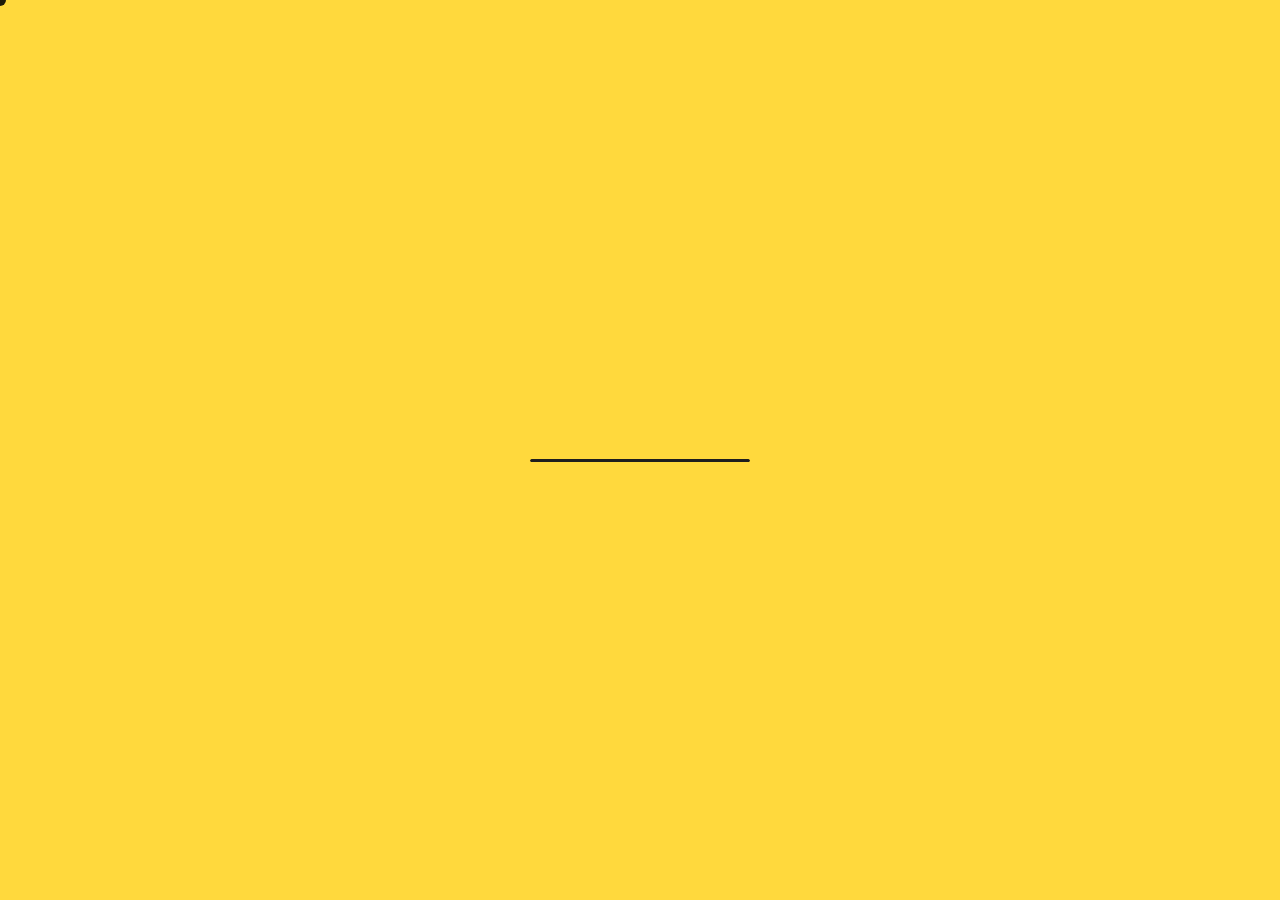
==== index.html @ dc1f7f3a "Update print statement from 'Hello' to 'Goodbye'" ====
<!DOCTYPE html>
<html lang="es">
<head>
    <meta charset="UTF-8">
    <meta name="viewport" content="width=device-width, initial-scale=1.0, viewport-fit=cover">
    <title>Paola Herrera Sol | Diseño Gráfico</title>
    <link rel="preconnect" href="https://fonts.googleapis.com">
    <link rel="preconnect" href="https://fonts.gstatic.com" crossorigin>
    <link href="https://fonts.googleapis.com/css2?family=Inter:opsz,wght@14..32,300;14..32,400;14..32,500;14..32,600;14..32,700;14..32,800;14..32,900&display=swap" rel="stylesheet">
    <link rel="stylesheet" href="https://cdnjs.cloudflare.com/ajax/libs/font-awesome/6.5.0/css/all.min.css">

    <!-- Favicon -->
    <link rel="icon" type="image/x-icon" href="assets/favicon/favicon.ico">
    <link rel="icon" type="image/png" sizes="16x16" href="assets/favicon/favicon-16x16.png">
    <link rel="icon" type="image/png" sizes="32x32" href="assets/favicon/favicon-32x32.png">
    <link rel="apple-touch-icon" sizes="180x180" href="assets/favicon/apple-touch-icon.png">

    <style>
        :root {
            --bg: #ffd93d;
            --bg-soft: #ffe875;
            --text: #1e1e1e;
            --muted: #525252;
            --accent: #1e1e1e;
            --line: rgba(30, 30, 30, .22);
            --shadow: rgba(30, 30, 30, .18);
            --cursor: #1e1e1e;
            --primary: #FFD700;
        }

        body.dark-mode {
            --bg: #0b0b0b;
            --bg-soft: #161616;
            --text: #ffd93d;
            --muted: #c9bb68;
            --accent: #ffd93d;
            --line: rgba(255, 217, 61, .28);
            --shadow: rgba(255, 217, 61, .12);
            --cursor: #ffd93d;
        }

        * {
            box-sizing: border-box;
        }

        html,
        body {
            min-height: 100%;
            margin: 0;
        }

        body {
            overflow: hidden;
            background:
                radial-gradient(circle at 20% 15%, var(--bg-soft), transparent 28rem),
                linear-gradient(135deg, var(--bg), var(--bg));
            color: var(--text);
            cursor: none;
            font-family: 'Inter', system-ui, -apple-system, 'Segoe UI', Roboto, Helvetica, sans-serif;
            transition: background .35s ease, color .35s ease;
        }

        button,
        a {
            cursor: none;
        }

        #cursor {
            position: fixed;
            left: 0;
            top: 0;
            z-index: 50;
            width: 12px;
            height: 12px;
            border-radius: 999px;
            background: var(--cursor);
            pointer-events: none;
            transform: translate(-50%, -50%);
            transition: transform .12s ease, opacity .2s ease, background .2s ease;
            mix-blend-mode: multiply;
        }

        body.dark-mode #cursor {
            mix-blend-mode: normal;
        }

        #cursor.grow {
            opacity: .35;
            transform: translate(-50%, -50%) scale(4);
        }

        #particleCanvas {
            position: fixed;
            inset: 0;
            z-index: 0;
            width: 100%;
            height: 100%;
            opacity: .42;
            pointer-events: none;
        }

        .loader-screen {
            position: fixed;
            inset: 0;
            z-index: 30;
            display: grid;
            place-items: center;
            gap: 1.25rem;
            align-content: center;
            background: var(--bg);
            transition: opacity .45s ease, visibility .45s ease;
        }

        .loader-screen.hidden {
            opacity: 0;
            visibility: hidden;
        }

        .loader-name {
            overflow: hidden;
            font-family: 'Inter', system-ui, -apple-system, sans-serif;
            font-size: clamp(2.1rem, 8vw, 5rem);
            font-weight: 800;
            line-height: .95;
        }

        .loader-name span {
            display: inline-block;
            opacity: 0;
            transform: translateY(100%);
            animation: charReveal .12s ease forwards;
        }

        .loader-bar-wrap {
            width: min(220px, 48vw);
            height: 3px;
            overflow: hidden;
            border-radius: 999px;
            background: var(--line);
        }

        .loader-bar {
            width: 0;
            height: 100%;
            border-radius: inherit;
            background: var(--accent);
            animation: loadBar 1s ease forwards;
        }

        .page {
            position: relative;
            z-index: 1;
            display: grid;
            grid-template-rows: auto 1fr auto;
            min-height: 100vh;
            opacity: 0;
            transition: opacity .45s ease;
        }

        .page.loaded {
            opacity: 1;
        }

        header {
            display: flex;
            align-items: center;
            justify-content: space-between;
            gap: 1rem;
            padding: clamp(1rem, 3vw, 2rem) clamp(1rem, 5vw, 3.5rem);
        }

        .logo {
            display: inline-flex;
            align-items: center;
            gap: .75rem;
            color: var(--text);
            text-decoration: none;
        }

        .logo img {
            height: 65px;
            width: auto;
            display: block;
            transition: transform 0.2s ease, opacity 0.2s ease;
        }

        .logo img:hover {
            transform: scale(0.97);
            opacity: 0.9;
        }

        .header-right {
            display: flex;
            align-items: center;
            gap: .75rem;
        }

        .lang-picker {
            position: relative;
        }

        .pill-button,
        .theme-toggle {
            min-height: 40px;
            border: 1.5px solid var(--accent);
            background: transparent;
            color: var(--accent);
            font: 800 .78rem/1 'Inter', system-ui, sans-serif;
            transition: transform .2s ease, background .2s ease, color .2s ease;
        }

        .pill-button {
            display: inline-flex;
            align-items: center;
            gap: .45rem;
            padding: .65rem .9rem;
            border-radius: 999px;
            letter-spacing: .08em;
        }

        .theme-toggle {
            width: 40px;
            border-radius: 50%;
            font-size: 1rem;
        }

        .pill-button:hover,
        .theme-toggle:hover,
        .pill-button[aria-expanded="true"] {
            background: var(--accent);
            color: var(--bg);
            transform: translateY(-2px);
        }

        .lang-dropdown {
            position: absolute;
            top: calc(100% + .65rem);
            right: 0;
            z-index: 10;
            display: grid;
            width: 170px;
            padding: .45rem;
            border: 1.5px solid var(--accent);
            border-radius: 8px;
            background: var(--bg);
            box-shadow: 0 16px 34px var(--shadow);
            opacity: 0;
            pointer-events: none;
            transform: translateY(-8px);
            transition: opacity .18s ease, transform .18s ease;
        }

        .lang-picker.open .lang-dropdown {
            opacity: 1;
            pointer-events: auto;
            transform: translateY(0);
        }

        .lang-opt {
            border: 0;
            border-radius: 6px;
            padding: .6rem .7rem;
            background: transparent;
            color: var(--text);
            font: 700 .86rem/1.1 'Inter', system-ui, sans-serif;
            text-align: left;
        }

        .lang-opt:hover,
        .lang-opt.active {
            background: var(--accent);
            color: var(--bg);
        }

        main {
            display: grid;
            place-items: center;
            padding: 0 clamp(1.15rem, 5vw, 4rem) 1rem;
            text-align: center;
        }

        .hero {
            display: grid;
            justify-items: center;
            width: min(980px, 100%);
            gap: clamp(0.8rem, 2vh, 1.5rem);
        }

        /* GATO MÁS GRANDE Y DESTACADO */
        .hero-gato {
            width: min(450px, 75vw);
            max-height: 50vh;
            object-fit: contain;
            filter: drop-shadow(0 25px 40px var(--shadow));
            transform: translateY(18px) scale(.96);
            opacity: 0;
            z-index: 2;
        }

        .page.loaded .hero-gato {
            animation: floatIn .72s .3s cubic-bezier(.22, 1, .36, 1) forwards;
        }

        /* TEXTO MÁS PEQUEÑO Y SUTIL */
        .hero-text {
            opacity: 0;
            transform: translateY(18px);
            z-index: 1;
        }

        .page.loaded .hero-text {
            animation: fadeUp .58s .52s ease forwards;
        }

        .hero-role {
            margin: 0 0 .3rem;
            color: var(--muted);
            font: 600 clamp(.65rem, 1.4vw, .8rem)/1.25 'Inter', system-ui, sans-serif;
            letter-spacing: .22em;
            text-transform: uppercase;
            opacity: 0.7;
        }

        h1 {
            position: relative;
            display: inline-block;
            margin: 0;
            font-family: 'Inter', system-ui, sans-serif;
            font-size: clamp(2rem, 5vw, 3.8rem);
            font-weight: 800;
            line-height: .9;
            letter-spacing: -0.5px;
            color: var(--accent);
        }

        .rotating-wrap {
            display: flex;
            flex-wrap: wrap;
            justify-content: center;
            gap: .25rem;
            margin-top: 0.5rem;
            color: var(--muted);
            font: 500 clamp(.75rem, 1.6vw, 1rem)/1.35 'Inter', system-ui, sans-serif;
            opacity: 0.8;
        }

        .rotating-text {
            min-width: 12ch;
            color: var(--accent);
            text-align: left;
            font-weight: 600;
        }

        .rotating-text::after {
            content: "|";
            margin-left: .12rem;
            animation: blink .7s infinite;
        }

        /* NAVEGACIÓN MÁS SUTIL */
        .main-nav {
            display: flex;
            flex-wrap: wrap;
            justify-content: center;
            gap: clamp(0.6rem, 1.5vw, 0.9rem);
            opacity: 0;
            transform: translateY(16px);
            margin-top: 0.2rem;
        }

        .page.loaded .main-nav {
            animation: fadeUp .55s .72s ease forwards;
        }

        .nav-link {
            position: relative;
            display: inline-flex;
            align-items: center;
            gap: .35rem;
            min-height: 38px;
            color: var(--accent);
            font: 700 clamp(.9rem, 2vw, 1.2rem)/1 'Inter', system-ui, sans-serif;
            text-decoration: none;
            opacity: 0.8;
            transition: opacity .2s;
        }

        .nav-link:hover {
            opacity: 1;
        }

        .nav-link::after {
            content: "";
            position: absolute;
            left: 1.15em;
            bottom: .15rem;
            width: 0;
            height: 2px;
            border-radius: 999px;
            background: currentColor;
            transition: width .22s ease;
        }

        .nav-link:hover::after {
            width: calc(100% - 1.15em);
        }

        footer {
            display: grid;
            gap: .6rem;
            justify-items: center;
            padding: 0.8rem clamp(1rem, 4vw, 2rem) 1.2rem;
        }

        .social {
            display: flex;
            flex-wrap: wrap;
            justify-content: center;
            gap: 1rem;
            opacity: 0;
        }

        .page.loaded .social {
            animation: fadeUp .5s .88s ease forwards;
        }

        .social a {
            display: grid;
            place-items: center;
            width: 44px;
            height: 44px;
            border: 1.5px solid var(--line);
            border-radius: 50%;
            color: var(--accent);
            font-size: 1.2rem;
            text-decoration: none;
            transition: transform .18s ease, border-color .18s ease, background .18s ease, color .18s ease;
            opacity: 0.7;
        }

        .social a:hover {
            border-color: var(--accent);
            background: var(--accent);
            color: var(--bg);
            transform: translateY(-4px);
            opacity: 1;
        }

        .copy {
            color: var(--muted);
            font-size: .72rem;
            opacity: 0;
            text-decoration: none;
        }

        .page.loaded .copy {
            animation: fadeUp .5s 1s ease forwards;
        }

        @keyframes charReveal {
            to {
                opacity: 1;
                transform: translateY(0);
            }
        }

        @keyframes loadBar {
            to {
                width: 100%;
            }
        }

        @keyframes floatIn {
            to {
                opacity: 1;
                transform: translateY(0) scale(1);
            }
        }

        @keyframes fadeUp {
            to {
                opacity: 1;
                transform: translateY(0);
            }
        }

        @keyframes blink {
            50% {
                opacity: 0;
            }
        }

        @media (max-width: 720px) {
            body {
                cursor: auto;
                overflow: auto;
            }

            button,
            a {
                cursor: pointer;
            }

            #cursor {
                display: none;
            }

            header {
                align-items: flex-start;
            }

            .logo img {
                height: 45px;
            }

            .header-right {
                gap: .5rem;
            }

            .pill-button {
                padding-inline: .72rem;
            }

            main {
                min-height: 68vh;
            }

            .main-nav {
                flex-direction: column;
                gap: 0.3rem;
            }

            .rotating-text {
                min-width: auto;
                text-align: center;
            }

            .social a {
                width: 40px;
                height: 40px;
                font-size: 1rem;
            }

            .hero-gato {
                width: min(280px, 65vw);
                max-height: 35vh;
            }

            h1 {
                font-size: clamp(1.8rem, 6vw, 2.8rem);
            }
        }

        @media (prefers-reduced-motion: reduce) {
            *,
            *::before,
            *::after {
                scroll-behavior: auto !important;
                animation-duration: .01ms !important;
                animation-iteration-count: 1 !important;
                transition-duration: .01ms !important;
            }
        }
    </style>
</head>
<body>
    <div id="cursor" aria-hidden="true"></div>
    <canvas id="particleCanvas" aria-hidden="true"></canvas>

    <div class="loader-screen" id="loaderScreen">
        <div class="loader-name" id="loaderName" aria-label="Paola Herrera Sol"></div>
        <div class="loader-bar-wrap"><div class="loader-bar"></div></div>
    </div>

    <div class="page" id="mainPage">
        <header>
            <a class="logo" href="./index.html" aria-label="Inicio">
                <img src="assets/about/MICHITO_MEMBRETADA-04.webp" alt="Logo Michito Diseñador">
            </a>

            <div class="header-right">
                <div class="lang-picker" id="langPicker">
                    <button class="pill-button" id="langTrigger" type="button" aria-haspopup="true" aria-expanded="false" aria-label="Cambiar idioma">
                        <span id="langCurrent">ES</span>
                        <span aria-hidden="true">▼</span>
                    </button>
                    <div class="lang-dropdown" id="langDropdown" role="menu">
                        <button class="lang-opt active" type="button" data-lang="es">Español</button>
                        <button class="lang-opt" type="button" data-lang="en">English</button>
                        <button class="lang-opt" type="button" data-lang="fr">Français</button>
                        <button class="lang-opt" type="button" data-lang="pt">Português</button>
                    </div>
                </div>

                <button class="theme-toggle" id="themeToggle" type="button" aria-label="Cambiar tema">☾</button>
            </div>
        </header>

        <main>
            <section class="hero" aria-labelledby="heroTitle">
                <img class="hero-gato" src="assets/gato_animado.svg" alt="Gato animado">

                <div class="hero-text">
                    <p class="hero-role" data-i18n="role">Diseñadora gráfica y creativa</p>
                    <h1 id="heroTitle">Paola Herrera Sol</h1>
                    <div class="rotating-wrap">
                        <span data-i18n="specialist">Especialista en</span>
                        <span class="rotating-text" id="rotatingText"></span>
                    </div>
                </div>

                <nav class="main-nav" aria-label="Navegación principal">
                    <a href="about.html" class="nav-link" data-i18n="navAbout"><span aria-hidden="true">&gt;</span> Sobre mí</a>
                    <a href="portfolio.html" class="nav-link" data-i18n="navPortfolio"><span aria-hidden="true">&gt;</span> Portafolio</a>
                    <a href="contact.html" class="nav-link" data-i18n="navContact"><span aria-hidden="true">&gt;</span> Contacto</a>
                </nav>
            </section>
        </main>

        <footer>
            <div class="social" aria-label="Redes sociales">
                <a href="https://github.com/MichitoDisenador" target="_blank" rel="noreferrer" aria-label="GitHub"><i class="fab fa-github"></i></a>
                <a href="https://dribbble.com/michitodisenador" target="_blank" rel="noreferrer" aria-label="Dribbble"><i class="fab fa-dribbble"></i></a>
                <a href="https://www.linkedin.com/in/michito-disenador/" target="_blank" rel="noreferrer" aria-label="LinkedIn"><i class="fab fa-linkedin"></i></a>
                <a href="https://www.facebook.com/michitodisenador" target="_blank" rel="noreferrer" aria-label="Facebook"><i class="fab fa-facebook-f"></i></a>
                <a href="mailto:sapichaan@gmail.com" aria-label="Email"><i class="fas fa-envelope"></i></a>
            </div>
            <div class="copy" data-i18n="copy">© 2026 | Diseñado por Paola Herrera Sol</div>
        </footer>
    </div>

    <script>
        const translations = {
            es: {
                current: "ES",
                role: "Diseñadora gráfica y creativa",
                specialist: "Especialista en",
                words: ["branding", "ilustración", "social media", "diseño editorial"],
                navAbout: "> Sobre mí",
                navPortfolio: "> Portafolio",
                navContact: "> Contacto",
                copy: "© 2026 | Diseñado por Paola Herrera Sol"
            },
            en: {
                current: "EN",
                role: "Graphic designer and creative",
                specialist: "Specialist in",
                words: ["branding", "illustration", "social media", "editorial design"],
                navAbout: "> About",
                navPortfolio: "> Portfolio",
                navContact: "> Contact",
                copy: "© 2026 | Designed by Paola Herrera Sol"
            },
            fr: {
                current: "FR",
                role: "Graphiste et créative",
                specialist: "Spécialiste en",
                words: ["branding", "illustration", "réseaux sociaux", "design éditorial"],
                navAbout: "> À propos",
                navPortfolio: "> Portfolio",
                navContact: "> Contact",
                copy: "© 2026 | Conçu par Paola Herrera Sol"
            },
            pt: {


<!DOCTYPE html>
<html lang="es">
<head>
    <meta charset="UTF-8">
    <meta name="viewport" content="width=device-width, initial-scale=1.0, viewport-fit=cover">
    <meta name="theme-color" content="#FFD700">
    <title>Sobre Mi | Paola Herrera Sol</title>
    
    <!-- Favicon -->
    <link rel="icon" type="image/x-icon" href="assets/favicon/favicon.ico">
    <link rel="icon" type="image/png" sizes="16x16" href="assets/favicon/favicon-16x16.png">
    <link rel="icon" type="image/png" sizes="32x32" href="assets/favicon/favicon-32x32.png">
    <link rel="apple-touch-icon" sizes="180x180" href="assets/favicon/apple-touch-icon.png">
    
    <link rel="stylesheet" href="https://cdnjs.cloudflare.com/ajax/libs/font-awesome/6.5.0/css/all.min.css">
    <link href="https://fonts.googleapis.com/css2?family=Inter:opsz,wght@14..32,300;14..32,400;14..32,500;14..32,600;14..32,700;14..32,800;14..32,900&display=swap" rel="stylesheet">
    
    <style>
        :root {
            --bg: #0A0C10;
            --bg-soft: #12151C;
            --text: #F0F2F8;
            --muted: #8E96A5;
            --gold: #FFD700;
            --gold-soft: #FFDE4D;
            --border: rgba(255, 215, 0, 0.12);
            --shadow: rgba(0, 0, 0, 0.3);
            --cursor: #FFD700;
            --card-bg: rgba(18, 21, 28, 0.6);
            --hover-glow: rgba(255, 215, 0, 0.1);
        }

        body.light-mode {
            --bg: #F9F7F2;
            --bg-soft: #FFFFFF;
            --text: #1A1E2C;
            --muted: #6B7280;
            --border: rgba(212, 175, 55, 0.15);
            --shadow: rgba(0, 0, 0, 0.08);
            --card-bg: rgba(255, 255, 255, 0.6);
            --hover-glow: rgba(212, 175, 55, 0.08);
        }

        * {
            margin: 0;
            padding: 0;
            box-sizing: border-box;
        }

        html, body {
            min-height: 100%;
            margin: 0;
        }

        body {
            overflow-x: hidden;
            background: var(--bg);
            color: var(--text);
            font-family: 'Inter', system-ui, -apple-system, 'Segoe UI', Roboto, Helvetica, sans-serif;
            transition: background-color 0.35s ease, color 0.35s ease;
        }

        /* CURSOR PERSONALIZADO */
        #cursor {
            position: fixed;
            left: 0;
            top: 0;
            z-index: 50;
            width: 12px;
            height: 12px;
            border-radius: 999px;
            background: var(--gold);
            pointer-events: none;
            transform: translate(-50%, -50%);
            transition: transform .12s ease, opacity .2s ease, background .2s ease;
            mix-blend-mode: difference;
        }

        body.light-mode #cursor {
            mix-blend-mode: multiply;
        }

        #cursor.grow {
            opacity: .35;
            transform: translate(-50%, -50%) scale(4);
        }

        /* PARTÍCULAS */
        #particleCanvas {
            position: fixed;
            inset: 0;
            z-index: 0;
            width: 100%;
            height: 100%;
            opacity: .35;
            pointer-events: none;
        }

        /* HEADER FIJO */
        .glass-header {
            position: fixed;
            top: 0;
            left: 0;
            width: 100%;
            display: flex;
            justify-content: space-between;
            align-items: center;
            padding: 1.2rem 2.5rem;
            background: rgba(10, 12, 16, 0.75);
            backdrop-filter: blur(12px);
            z-index: 1100;
            border-bottom: 1px solid var(--border);
            transition: background 0.3s;
        }

        body.light-mode .glass-header {
            background: rgba(249, 247, 242, 0.85);
        }

        @media (max-width: 900px) {
            .glass-header {
                padding: 0.8rem 1.5rem;
            }
        }

        .logo-area img {
            height: 70px;
            width: auto;
            transition: transform 0.2s ease, opacity 0.2s ease;
        }
        .logo-area img:hover {
            transform: scale(0.97);
            opacity: 0.9;
        }

        @media (max-width: 900px) {
            .logo-area img {
                height: 50px;
            }
        }

        .header-right {
            display: flex;
            align-items: center;
            gap: 0.75rem;
        }

        /* SELECTOR DE IDIOMAS - AMARILLO */
        .lang-picker {
            position: relative;
        }

        .pill-button {
            min-height: 40px;
            border: 1.5px solid var(--gold);
            background: transparent;
            color: var(--gold);
            font: 600 .78rem/1 'Inter', system-ui, sans-serif;
            padding: .65rem .9rem;
            border-radius: 999px;
            letter-spacing: .08em;
            transition: transform .2s ease, background .2s ease, color .2s ease;
            cursor: pointer;
            display: inline-flex;
            align-items: center;
            gap: .45rem;
        }

        .pill-button:hover,
        .pill-button[aria-expanded="true"] {
            background: var(--gold);
            color: #0A0C10;
            transform: translateY(-2px);
        }

        .lang-dropdown {
            position: absolute;
            top: calc(100% + .65rem);
            right: 0;
            z-index: 10;
            display: grid;
            width: 170px;
            padding: .45rem;
            border: 1.5px solid var(--border);
            border-radius: 8px;
            background: var(--bg);
            box-shadow: 0 16px 34px var(--shadow);
            opacity: 0;
            pointer-events: none;
            transform: translateY(-8px);
            transition: opacity .18s ease, transform .18s ease;
        }

        .lang-picker.open .lang-dropdown {
            opacity: 1;
            pointer-events: auto;
            transform: translateY(0);
        }

        .lang-opt {
            border: 0;
            border-radius: 6px;
            padding: .6rem .7rem;
            background: transparent;
            color: var(--text);
            font: 700 .86rem/1.1 'Inter', system-ui, sans-serif;
            text-align: left;
            cursor: pointer;
            transition: background 0.15s;
        }

        .lang-opt:hover,
        .lang-opt.active {
            background: var(--gold);
            color: #0A0C10;
        }

        /* BOTÓN DE TEMA - ASTERISCO AMARILLO */
        .theme-toggle {
            background: none;
            border: 1.5px solid var(--gold);
            font-size: 1.2rem;
            cursor: pointer;
            color: var(--gold);
            width: 40px;
            height: 40px;
            border-radius: 50%;
            display: flex;
            align-items: center;
            justify-content: center;
            transition: all 0.2s;
            font-weight: 700;
        }

        .theme-toggle:hover {
            background: var(--gold);
            color: #0A0C10;
            transform: translateY(-2px);
        }

        main {
            position: relative;
            z-index: 1;
            max-width: 1200px;
            margin: 0 auto;
            padding: 130px 2rem 4rem;
        }

        @media (max-width: 900px) {
            main {
                padding: 110px 1.5rem 3rem;
            }
        }

        /* SCROLL REVEAL */
        .scroll-reveal {
            transition: opacity 0.7s cubic-bezier(0.2, 0.9, 0.4, 1.1), transform 0.7s ease;
            opacity: 0;
            transform: translateY(40px);
        }

        .scroll-reveal.revealed {
            opacity: 1;
            transform: translateY(0);
        }

        /* SECCIONES */
        .section-subtitle {
            font-size: 0.75rem;
            text-transform: uppercase;
            letter-spacing: 2.5px;
            color: var(--gold);
            margin-bottom: 0.75rem;
            font-weight: 600;
        }

        h2.section-title {
            font-size: 2rem;
            font-weight: 600;
            margin-bottom: 3rem;
            letter-spacing: -0.01em;
            color: var(--text);
        }

        /* ABOUT HERO */
        .about-grid {
            display: grid;
            grid-template-columns: 0.9fr 1.1fr;
            gap: 4rem;
            align-items: center;
            margin-bottom: 5rem;
        }

        @media (max-width: 900px) {
            .about-grid {
                grid-template-columns: 1fr;
                gap: 3rem;
            }
        }

        .image-frame {
            position: relative;
            border-radius: 24px;
            overflow: hidden;
            background: var(--bg-soft);
        }

        .image-frame img {
            width: 100%;
            display: block;
            aspect-ratio: 4 / 5;
            object-fit: cover;
            filter: grayscale(100%) contrast(1.05) brightness(0.95);
            transition: all 0.6s cubic-bezier(0.16, 1, 0.3, 1);
        }

        .image-frame:hover img {
            filter: grayscale(0%) contrast(1) brightness(1);
            transform: scale(1.02);
        }

        .badge-years {
            position: absolute;
            bottom: 20px;
            right: 20px;
            background: rgba(10, 12, 16, 0.7);
            backdrop-filter: blur(8px);
            border: 1px solid rgba(255, 215, 0, 0.3);
            color: var(--gold);
            padding: 0.4rem 1rem;
            border-radius: 40px;
            font-weight: 500;
            font-size: 0.8rem;
            letter-spacing: 0.5px;
            z-index: 2;
        }

        .about-text h1 {
            font-size: 2.8rem;
            font-weight: 700;
            letter-spacing: -0.02em;
            color: var(--text);
            margin-bottom: 1rem;
            line-height: 1.1;
        }

        @media (max-width: 900px) {
            .about-text h1 {
                font-size: 2.2rem;
            }
        }

        .about-text .lead {
            font-size: 1.15rem;
            color: var(--gold);
            margin-bottom: 1.8rem;
            font-weight: 500;
        }

        .desc-text {
            color: var(--muted);
            margin-bottom: 1.2rem;
            font-size: 0.95rem;
            line-height: 1.7;
        }

        /* SKILL PILLS */
        .skill-pills {
            display: flex;
            flex-wrap: wrap;
            gap: 0.6rem;
            margin-top: 2rem;
        }

        .skill-pills span {
            background: rgba(255, 215, 0, 0.04);
            border: 1px solid var(--border);
            padding: 0.4rem 1rem;
            border-radius: 40px;
            font-size: 0.8rem;
            font-weight: 500;
            color: var(--text);
            transition: all 0.2s ease;
        }

        .skill-pills span:hover {
            background: rgba(255, 215, 0, 0.12);
            border-color: var(--gold);
            color: var(--gold-soft);
            transform: translateY(-2px);
        }

        /* BOTÓN DESCARGAR CURRÍCULUM */
        .btn-download {
            display: inline-flex;
            align-items: center;
            gap: 0.6rem;
            background: var(--gold);
            color: #0A0C10;
            padding: 0.8rem 1.8rem;
            border-radius: 40px;
            font-weight: 600;
            font-size: 0.9rem;
            text-decoration: none;
            transition: all 0.2s;
            margin-top: 1rem;
            border: none;
            cursor: pointer;
        }

        .btn-download:hover {
            background: var(--gold-soft);
            transform: translateY(-3px);
            box-shadow: 0 8px 20px rgba(255, 215, 0, 0.25);
        }

        /* CARDS DE ESPECIALIDADES */
        .cards-grid {
            display: grid;
            grid-template-columns: repeat(auto-fit, minmax(280px, 1fr));
            gap: 1.5rem;
            margin-bottom: 4rem;
        }

        @media (max-width: 480px) {
            .cards-grid {
                grid-template-columns: 1fr;
            }
        }

        .spec-card {
            background: var(--card-bg);
            border: 1px solid var(--border);
            border-radius: 20px;
            padding: 2.5rem 2rem;
            text-align: center;
            transition: all 0.3s cubic-bezier(0.16, 1, 0.3, 1);
        }

        .spec-card:hover {
            border-color: rgba(255, 215, 0, 0.3);
            transform: translateY(-6px);
            box-shadow: 0 12px 30px rgba(0,0,0,0.15);
        }

        .spec-icon {
            font-size: 1.8rem;
            color: var(--gold);
            margin: 0 auto 1.25rem auto;
            width: 48px;
            height: 48px;
            display: flex;
            align-items: center;
            justify-content: center;
            transition: transform 0.3s ease;
        }

        .spec-card:hover .spec-icon {
            transform: scale(1.1);
        }

        .spec-card h3 {
            font-size: 1.2rem;
            font-weight: 600;
            margin-bottom: 0.75rem;
        }

        .spec-card p {
            color: var(--muted);
            font-size: 0.9rem;
            line-height: 1.5;
        }

        /* TIMELINE */
        .timeline-list {
            display: flex;
            flex-direction: column;
            gap: 2rem;
            margin-bottom: 4rem;
        }

        .timeline-row {
            display: grid;
            grid-template-columns: 180px 1fr;
            gap: 3rem;
            border-bottom: 1px solid var(--border);
            padding-bottom: 2rem;
        }

        @media (max-width: 900px) {
            .timeline-row {
                grid-template-columns: 1fr;
                gap: 0.75rem;
            }
        }

        .timeline-year {
            font-size: 0.9rem;
            color: var(--gold);
            font-weight: 600;
            letter-spacing: 0.5px;
        }

        .timeline-info h3 {
            font-size: 1.2rem;
            font-weight: 600;
            margin-bottom: 0.5rem;
            color: var(--text);
        }

        .timeline-info p {
            color: var(--muted);
            font-size: 0.9rem;
            margin-bottom: 0.75rem;
        }

        .timeline-info ul {
            padding-left: 1.1rem;
            color: var(--muted);
            font-size: 0.85rem;
        }

        .timeline-info li {
            margin: 0.3rem 0;
        }

        /* CLIENTES */
        .clients-flex {
            display: grid;
            grid-template-columns: repeat(4, 1fr);
            gap: 2rem;
            align-items: center;
            margin: 2.5rem 0 4rem;
        }

        @media (max-width: 900px) {
            .clients-flex {
                grid-template-columns: repeat(2, 1fr);
                gap: 1rem;
            }
        }

        @media (max-width: 480px) {
            .clients-flex {
                grid-template-columns: 1fr;
            }
        }

        .client-logo {
            display: flex;
            justify-content: center;
            align-items: center;
            padding: 1rem;
        }

        .client-logo img {
            width: 100%;
            max-width: 140px;
            height: auto;
            object-fit: contain;
            filter: grayscale(100%) opacity(0.4);
            transition: all 0.3s ease;
        }

        .client-logo:hover img {
            filter: grayscale(0%) opacity(1);
            transform: translateY(-3px);
        }

        body.light-mode .client-logo img {
            filter: grayscale(100%) opacity(0.5) brightness(0.3);
        }

        body.light-mode .client-logo:hover img {
            filter: grayscale(0%) opacity(1) brightness(1);
        }

        /* QUOTE */
        .quote-block {
            text-align: center;
            max-width: 760px;
            margin: 5rem auto 4rem;
            padding: 0 1rem;
        }

        .quote-block p {
            font-size: 1.5rem;
            font-weight: 400;
            line-height: 1.4;
            letter-spacing: -0.01em;
            color: var(--text);
            margin-bottom: 0.75rem;
        }

        @media (max-width: 900px) {
            .quote-block p {
                font-size: 1.25rem;
            }
        }

        .quote-author {
            font-size: 0.75rem;
            text-transform: uppercase;
            letter-spacing: 2px;
            color: var(--gold);
            font-weight: 600;
        }

        /* MÁS ALLÁ DEL DISEÑO */
        .studio-grid {
            display: grid;
            grid-template-columns: 1.2fr 0.8fr;
            gap: 4rem;
            align-items: center;
            margin: 4rem 0;
        }

        @media (max-width: 900px) {
            .studio-grid {
                grid-template-columns: 1fr;
                gap: 3rem;
            }
        }

        .studio-quote {
            border-left: 2px solid var(--gold);
            padding: 1rem 0 1rem 2rem;
        }

        .studio-quote p {
            font-size: 1.1rem;
            font-style: italic;
            color: var(--text);
            line-height: 1.5;
        }

        /* CTA */
        .cta-minimal {
            text-align: center;
            max-width: 550px;
            margin: 5rem auto 4rem;
        }

        .cta-minimal h3 {
            font-size: 1.75rem;
            font-weight: 600;
            margin: 1rem 0;
            letter-spacing: -0.01em;
        }

        .btn-solid {
            background: var(--gold);
            color: #0A0C10;
            padding: 0.75rem 1.75rem;
            border-radius: 40px;
            font-weight: 600;
            font-size: 0.9rem;
            text-decoration: none;
            transition: all 0.2s;
            display: inline-block;
            margin: 0.5rem;
        }

        .btn-solid:hover {
            background: var(--gold-soft);
            transform: translateY(-3px);
        }

        .btn-outline {
            display: inline-block;
            background: transparent;
            border: 1px solid var(--gold);
            color: var(--gold);
            font-weight: 500;
            font-size: 0.9rem;
            padding: 0.75rem 1.75rem;
            border-radius: 40px;
            text-decoration: none;
            transition: all 0.2s;
            margin: 0.5rem;
        }

        .btn-outline:hover {
            background: rgba(255, 215, 0, 0.05);
            transform: translateY(-3px);
        }

        /* FOOTER (igual que index) */
        footer {
            text-align: center;
            padding: 2rem 1rem;
            border-top: 1px solid var(--border);
            margin-top: 3rem;
        }

        .social-footer {
            display: flex;
            justify-content: center;
            gap: 1.2rem;
            margin-bottom: 1.5rem;
            flex-wrap: wrap;
        }

        .social-footer a {
            color: var(--muted);
            font-size: 1.3rem;
            transition: all 0.25s ease;
            display: inline-block;
            width: 44px;
            height: 44px;
            border-radius: 50%;
            background: rgba(255, 255, 255, 0.03);
            display: flex;
            align-items: center;
            justify-content: center;
            text-decoration: none;
        }

        .social-footer a:hover {
            color: var(--gold);
            transform: translateY(-4px);
            background: var(--hover-glow);
        }

        footer p {
            font-size: 0.8rem;
            color: var(--muted);
        }

        @media (prefers-reduced-motion: reduce) {
            *,
            *::before,
            *::after {
                scroll-behavior: auto !important;
                animation-duration: .01ms !important;
                animation-iteration-count: 1 !important;
                transition-duration: .01ms !important;
            }
        }
    </style>
</head>
<body>
    <div id="cursor" aria-hidden="tr
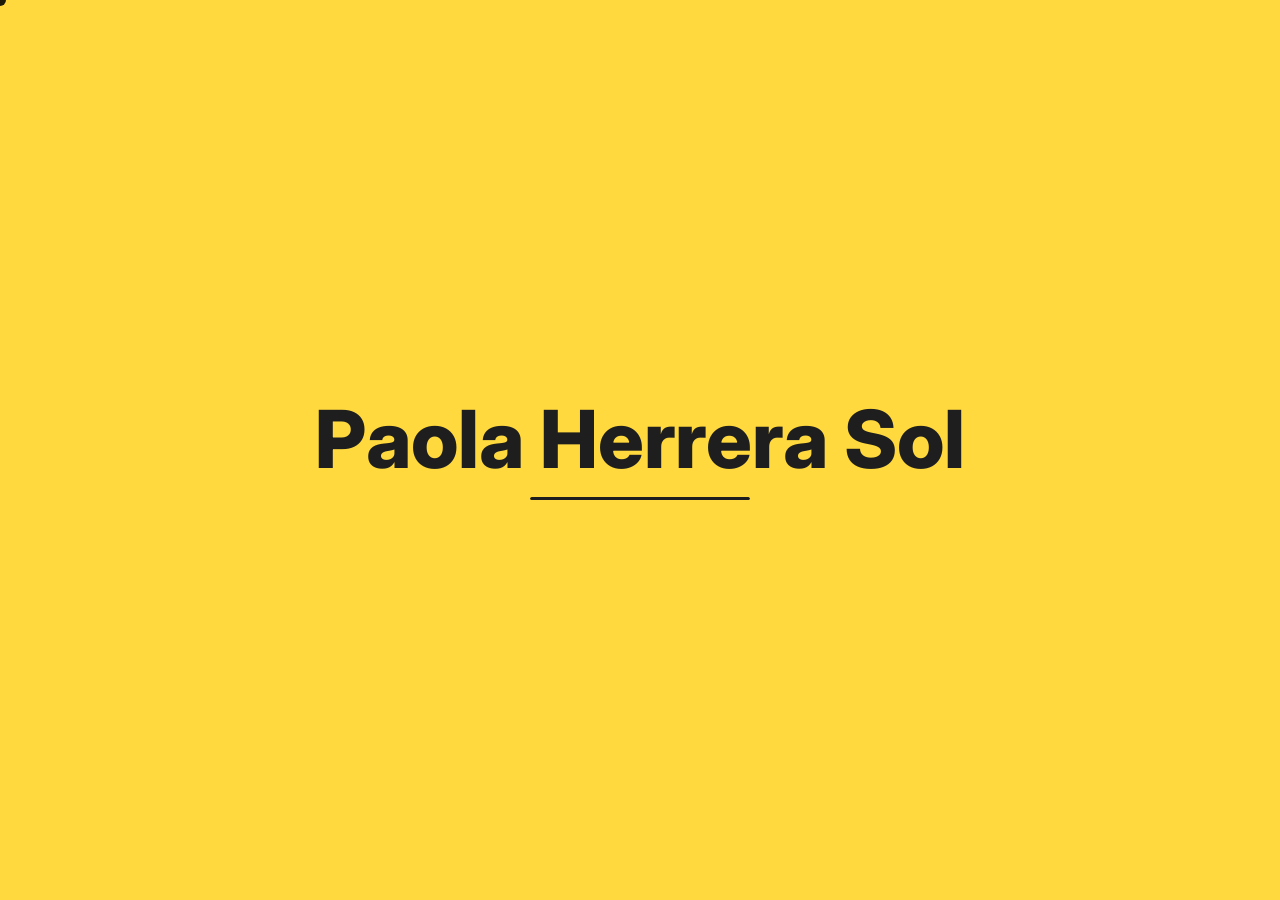
==== commit 1d65b4ce: "Add Portuguese translations for the website" ====
--- a/index.html
+++ b/index.html
@@ -662,748 +662,303 @@
                 copy: "© 2026 | Conçu par Paola Herrera Sol"
             },
             pt: {
-
-
-<!DOCTYPE html>
-<html lang="es">
-<head>
-    <meta charset="UTF-8">
-    <meta name="viewport" content="width=device-width, initial-scale=1.0, viewport-fit=cover">
-    <meta name="theme-color" content="#FFD700">
-    <title>Sobre Mi | Paola Herrera Sol</title>
-    
-    <!-- Favicon -->
-    <link rel="icon" type="image/x-icon" href="assets/favicon/favicon.ico">
-    <link rel="icon" type="image/png" sizes="16x16" href="assets/favicon/favicon-16x16.png">
-    <link rel="icon" type="image/png" sizes="32x32" href="assets/favicon/favicon-32x32.png">
-    <link rel="apple-touch-icon" sizes="180x180" href="assets/favicon/apple-touch-icon.png">
-    
-    <link rel="stylesheet" href="https://cdnjs.cloudflare.com/ajax/libs/font-awesome/6.5.0/css/all.min.css">
-    <link href="https://fonts.googleapis.com/css2?family=Inter:opsz,wght@14..32,300;14..32,400;14..32,500;14..32,600;14..32,700;14..32,800;14..32,900&display=swap" rel="stylesheet">
-    
-    <style>
-        :root {
-            --bg: #0A0C10;
-            --bg-soft: #12151C;
-            --text: #F0F2F8;
-            --muted: #8E96A5;
-            --gold: #FFD700;
-            --gold-soft: #FFDE4D;
-            --border: rgba(255, 215, 0, 0.12);
-            --shadow: rgba(0, 0, 0, 0.3);
-            --cursor: #FFD700;
-            --card-bg: rgba(18, 21, 28, 0.6);
-            --hover-glow: rgba(255, 215, 0, 0.1);
-        }
-
-        body.light-mode {
-            --bg: #F9F7F2;
-            --bg-soft: #FFFFFF;
-            --text: #1A1E2C;
-            --muted: #6B7280;
-            --border: rgba(212, 175, 55, 0.15);
-            --shadow: rgba(0, 0, 0, 0.08);
-            --card-bg: rgba(255, 255, 255, 0.6);
-            --hover-glow: rgba(212, 175, 55, 0.08);
-        }
-
-        * {
-            margin: 0;
-            padding: 0;
-            box-sizing: border-box;
-        }
-
-        html, body {
-            min-height: 100%;
-            margin: 0;
-        }
-
-        body {
-            overflow-x: hidden;
-            background: var(--bg);
-            color: var(--text);
-            font-family: 'Inter', system-ui, -apple-system, 'Segoe UI', Roboto, Helvetica, sans-serif;
-            transition: background-color 0.35s ease, color 0.35s ease;
-        }
-
-        /* CURSOR PERSONALIZADO */
-        #cursor {
-            position: fixed;
-            left: 0;
-            top: 0;
-            z-index: 50;
-            width: 12px;
-            height: 12px;
-            border-radius: 999px;
-            background: var(--gold);
-            pointer-events: none;
-            transform: translate(-50%, -50%);
-            transition: transform .12s ease, opacity .2s ease, background .2s ease;
-            mix-blend-mode: difference;
-        }
-
-        body.light-mode #cursor {
-            mix-blend-mode: multiply;
-        }
-
-        #cursor.grow {
-            opacity: .35;
-            transform: translate(-50%, -50%) scale(4);
-        }
-
-        /* PARTÍCULAS */
-        #particleCanvas {
-            position: fixed;
-            inset: 0;
-            z-index: 0;
-            width: 100%;
-            height: 100%;
-            opacity: .35;
-            pointer-events: none;
-        }
-
-        /* HEADER FIJO */
-        .glass-header {
-            position: fixed;
-            top: 0;
-            left: 0;
-            width: 100%;
-            display: flex;
-            justify-content: space-between;
-            align-items: center;
-            padding: 1.2rem 2.5rem;
-            background: rgba(10, 12, 16, 0.75);
-            backdrop-filter: blur(12px);
-            z-index: 1100;
-            border-bottom: 1px solid var(--border);
-            transition: background 0.3s;
-        }
-
-        body.light-mode .glass-header {
-            background: rgba(249, 247, 242, 0.85);
-        }
-
-        @media (max-width: 900px) {
-            .glass-header {
-                padding: 0.8rem 1.5rem;
-            }
-        }
-
-        .logo-area img {
-            height: 70px;
-            width: auto;
-            transition: transform 0.2s ease, opacity 0.2s ease;
-        }
-        .logo-area img:hover {
-            transform: scale(0.97);
-            opacity: 0.9;
-        }
-
-        @media (max-width: 900px) {
-            .logo-area img {
-                height: 50px;
-            }
-        }
-
-        .header-right {
-            display: flex;
-            align-items: center;
-            gap: 0.75rem;
-        }
-
-        /* SELECTOR DE IDIOMAS - AMARILLO */
-        .lang-picker {
-            position: relative;
-        }
-
-        .pill-button {
-            min-height: 40px;
-            border: 1.5px solid var(--gold);
-            background: transparent;
-            color: var(--gold);
-            font: 600 .78rem/1 'Inter', system-ui, sans-serif;
-            padding: .65rem .9rem;
-            border-radius: 999px;
-            letter-spacing: .08em;
-            transition: transform .2s ease, background .2s ease, color .2s ease;
-            cursor: pointer;
-            display: inline-flex;
-            align-items: center;
-            gap: .45rem;
-        }
-
-        .pill-button:hover,
-        .pill-button[aria-expanded="true"] {
-            background: var(--gold);
-            color: #0A0C10;
-            transform: translateY(-2px);
-        }
-
-        .lang-dropdown {
-            position: absolute;
-            top: calc(100% + .65rem);
-            right: 0;
-            z-index: 10;
-            display: grid;
-            width: 170px;
-            padding: .45rem;
-            border: 1.5px solid var(--border);
-            border-radius: 8px;
-            background: var(--bg);
-            box-shadow: 0 16px 34px var(--shadow);
-            opacity: 0;
-            pointer-events: none;
-            transform: translateY(-8px);
-            transition: opacity .18s ease, transform .18s ease;
-        }
-
-        .lang-picker.open .lang-dropdown {
-            opacity: 1;
-            pointer-events: auto;
-            transform: translateY(0);
-        }
-
-        .lang-opt {
-            border: 0;
-            border-radius: 6px;
-            padding: .6rem .7rem;
-            background: transparent;
-            color: var(--text);
-            font: 700 .86rem/1.1 'Inter', system-ui, sans-serif;
-            text-align: left;
-            cursor: pointer;
-            transition: background 0.15s;
-        }
-
-        .lang-opt:hover,
-        .lang-opt.active {
-            background: var(--gold);
-            color: #0A0C10;
-        }
-
-        /* BOTÓN DE TEMA - ASTERISCO AMARILLO */
-        .theme-toggle {
-            background: none;
-            border: 1.5px solid var(--gold);
-            font-size: 1.2rem;
-            cursor: pointer;
-            color: var(--gold);
-            width: 40px;
-            height: 40px;
-            border-radius: 50%;
-            display: flex;
-            align-items: center;
-            justify-content: center;
-            transition: all 0.2s;
-            font-weight: 700;
-        }
-
-        .theme-toggle:hover {
-            background: var(--gold);
-            color: #0A0C10;
-            transform: translateY(-2px);
-        }
-
-        main {
-            position: relative;
-            z-index: 1;
-            max-width: 1200px;
-            margin: 0 auto;
-            padding: 130px 2rem 4rem;
-        }
-
-        @media (max-width: 900px) {
-            main {
-                padding: 110px 1.5rem 3rem;
-            }
-        }
-
-        /* SCROLL REVEAL */
-        .scroll-reveal {
-            transition: opacity 0.7s cubic-bezier(0.2, 0.9, 0.4, 1.1), transform 0.7s ease;
-            opacity: 0;
-            transform: translateY(40px);
-        }
-
-        .scroll-reveal.revealed {
-            opacity: 1;
-            transform: translateY(0);
-        }
-
-        /* SECCIONES */
-        .section-subtitle {
-            font-size: 0.75rem;
-            text-transform: uppercase;
-            letter-spacing: 2.5px;
-            color: var(--gold);
-            margin-bottom: 0.75rem;
-            font-weight: 600;
-        }
-
-        h2.section-title {
-            font-size: 2rem;
-            font-weight: 600;
-            margin-bottom: 3rem;
-            letter-spacing: -0.01em;
-            color: var(--text);
-        }
-
-        /* ABOUT HERO */
-        .about-grid {
-            display: grid;
-            grid-template-columns: 0.9fr 1.1fr;
-            gap: 4rem;
-            align-items: center;
-            margin-bottom: 5rem;
-        }
-
-        @media (max-width: 900px) {
-            .about-grid {
-                grid-template-columns: 1fr;
-                gap: 3rem;
-            }
-        }
-
-        .image-frame {
-            position: relative;
-            border-radius: 24px;
-            overflow: hidden;
-            background: var(--bg-soft);
-        }
-
-        .image-frame img {
-            width: 100%;
-            display: block;
-            aspect-ratio: 4 / 5;
-            object-fit: cover;
-            filter: grayscale(100%) contrast(1.05) brightness(0.95);
-            transition: all 0.6s cubic-bezier(0.16, 1, 0.3, 1);
-        }
-
-        .image-frame:hover img {
-            filter: grayscale(0%) contrast(1) brightness(1);
-            transform: scale(1.02);
-        }
-
-        .badge-years {
-            position: absolute;
-            bottom: 20px;
-            right: 20px;
-            background: rgba(10, 12, 16, 0.7);
-            backdrop-filter: blur(8px);
-            border: 1px solid rgba(255, 215, 0, 0.3);
-            color: var(--gold);
-            padding: 0.4rem 1rem;
-            border-radius: 40px;
-            font-weight: 500;
-            font-size: 0.8rem;
-            letter-spacing: 0.5px;
-            z-index: 2;
-        }
-
-        .about-text h1 {
-            font-size: 2.8rem;
-            font-weight: 700;
-            letter-spacing: -0.02em;
-            color: var(--text);
-            margin-bottom: 1rem;
-            line-height: 1.1;
-        }
-
-        @media (max-width: 900px) {
-            .about-text h1 {
-                font-size: 2.2rem;
-            }
-        }
-
-        .about-text .lead {
-            font-size: 1.15rem;
-            color: var(--gold);
-            margin-bottom: 1.8rem;
-            font-weight: 500;
-        }
-
-        .desc-text {
-            color: var(--muted);
-            margin-bottom: 1.2rem;
-            font-size: 0.95rem;
-            line-height: 1.7;
-        }
-
-        /* SKILL PILLS */
-        .skill-pills {
-            display: flex;
-            flex-wrap: wrap;
-            gap: 0.6rem;
-            margin-top: 2rem;
-        }
-
-        .skill-pills span {
-            background: rgba(255, 215, 0, 0.04);
-            border: 1px solid var(--border);
-            padding: 0.4rem 1rem;
-            border-radius: 40px;
-            font-size: 0.8rem;
-            font-weight: 500;
-            color: var(--text);
-            transition: all 0.2s ease;
-        }
-
-        .skill-pills span:hover {
-            background: rgba(255, 215, 0, 0.12);
-            border-color: var(--gold);
-            color: var(--gold-soft);
-            transform: translateY(-2px);
-        }
-
-        /* BOTÓN DESCARGAR CURRÍCULUM */
-        .btn-download {
-            display: inline-flex;
-            align-items: center;
-            gap: 0.6rem;
-            background: var(--gold);
-            color: #0A0C10;
-            padding: 0.8rem 1.8rem;
-            border-radius: 40px;
-            font-weight: 600;
-            font-size: 0.9rem;
-            text-decoration: none;
-            transition: all 0.2s;
-            margin-top: 1rem;
-            border: none;
-            cursor: pointer;
-        }
-
-        .btn-download:hover {
-            background: var(--gold-soft);
-            transform: translateY(-3px);
-            box-shadow: 0 8px 20px rgba(255, 215, 0, 0.25);
-        }
-
-        /* CARDS DE ESPECIALIDADES */
-        .cards-grid {
-            display: grid;
-            grid-template-columns: repeat(auto-fit, minmax(280px, 1fr));
-            gap: 1.5rem;
-            margin-bottom: 4rem;
-        }
-
-        @media (max-width: 480px) {
-            .cards-grid {
-                grid-template-columns: 1fr;
-            }
-        }
-
-        .spec-card {
-            background: var(--card-bg);
-            border: 1px solid var(--border);
-            border-radius: 20px;
-            padding: 2.5rem 2rem;
-            text-align: center;
-            transition: all 0.3s cubic-bezier(0.16, 1, 0.3, 1);
-        }
-
-        .spec-card:hover {
-            border-color: rgba(255, 215, 0, 0.3);
-            transform: translateY(-6px);
-            box-shadow: 0 12px 30px rgba(0,0,0,0.15);
-        }
-
-        .spec-icon {
-            font-size: 1.8rem;
-            color: var(--gold);
-            margin: 0 auto 1.25rem auto;
-            width: 48px;
-            height: 48px;
-            display: flex;
-            align-items: center;
-            justify-content: center;
-            transition: transform 0.3s ease;
-        }
-
-        .spec-card:hover .spec-icon {
-            transform: scale(1.1);
-        }
-
-        .spec-card h3 {
-            font-size: 1.2rem;
-            font-weight: 600;
-            margin-bottom: 0.75rem;
-        }
-
-        .spec-card p {
-            color: var(--muted);
-            font-size: 0.9rem;
-            line-height: 1.5;
-        }
-
-        /* TIMELINE */
-        .timeline-list {
-            display: flex;
-            flex-direction: column;
-            gap: 2rem;
-            margin-bottom: 4rem;
-        }
-
-        .timeline-row {
-            display: grid;
-            grid-template-columns: 180px 1fr;
-            gap: 3rem;
-            border-bottom: 1px solid var(--border);
-            padding-bottom: 2rem;
-        }
-
-        @media (max-width: 900px) {
-            .timeline-row {
-                grid-template-columns: 1fr;
-                gap: 0.75rem;
-            }
-        }
-
-        .timeline-year {
-            font-size: 0.9rem;
-            color: var(--gold);
-            font-weight: 600;
-            letter-spacing: 0.5px;
-        }
-
-        .timeline-info h3 {
-            font-size: 1.2rem;
-            font-weight: 600;
-            margin-bottom: 0.5rem;
-            color: var(--text);
-        }
-
-        .timeline-info p {
-            color: var(--muted);
-            font-size: 0.9rem;
-            margin-bottom: 0.75rem;
-        }
-
-        .timeline-info ul {
-            padding-left: 1.1rem;
-            color: var(--muted);
-            font-size: 0.85rem;
-        }
-
-        .timeline-info li {
-            margin: 0.3rem 0;
-        }
-
-        /* CLIENTES */
-        .clients-flex {
-            display: grid;
-            grid-template-columns: repeat(4, 1fr);
-            gap: 2rem;
-            align-items: center;
-            margin: 2.5rem 0 4rem;
-        }
-
-        @media (max-width: 900px) {
-            .clients-flex {
-                grid-template-columns: repeat(2, 1fr);
-                gap: 1rem;
-            }
-        }
-
-        @media (max-width: 480px) {
-            .clients-flex {
-                grid-template-columns: 1fr;
-            }
-        }
-
-        .client-logo {
-            display: flex;
-            justify-content: center;
-            align-items: center;
-            padding: 1rem;
-        }
-
-        .client-logo img {
-            width: 100%;
-            max-width: 140px;
-            height: auto;
-            object-fit: contain;
-            filter: grayscale(100%) opacity(0.4);
-            transition: all 0.3s ease;
-        }
-
-        .client-logo:hover img {
-            filter: grayscale(0%) opacity(1);
-            transform: translateY(-3px);
-        }
-
-        body.light-mode .client-logo img {
-            filter: grayscale(100%) opacity(0.5) brightness(0.3);
-        }
-
-        body.light-mode .client-logo:hover img {
-            filter: grayscale(0%) opacity(1) brightness(1);
-        }
-
-        /* QUOTE */
-        .quote-block {
-            text-align: center;
-            max-width: 760px;
-            margin: 5rem auto 4rem;
-            padding: 0 1rem;
-        }
-
-        .quote-block p {
-            font-size: 1.5rem;
-            font-weight: 400;
-            line-height: 1.4;
-            letter-spacing: -0.01em;
-            color: var(--text);
-            margin-bottom: 0.75rem;
-        }
-
-        @media (max-width: 900px) {
-            .quote-block p {
-                font-size: 1.25rem;
-            }
-        }
-
-        .quote-author {
-            font-size: 0.75rem;
-            text-transform: uppercase;
-            letter-spacing: 2px;
-            color: var(--gold);
-            font-weight: 600;
-        }
-
-        /* MÁS ALLÁ DEL DISEÑO */
-        .studio-grid {
-            display: grid;
-            grid-template-columns: 1.2fr 0.8fr;
-            gap: 4rem;
-            align-items: center;
-            margin: 4rem 0;
-        }
-
-        @media (max-width: 900px) {
-            .studio-grid {
-                grid-template-columns: 1fr;
-                gap: 3rem;
-            }
-        }
-
-        .studio-quote {
-            border-left: 2px solid var(--gold);
-            padding: 1rem 0 1rem 2rem;
-        }
-
-        .studio-quote p {
-            font-size: 1.1rem;
-            font-style: italic;
-            color: var(--text);
-            line-height: 1.5;
-        }
-
-        /* CTA */
-        .cta-minimal {
-            text-align: center;
-            max-width: 550px;
-            margin: 5rem auto 4rem;
-        }
-
-        .cta-minimal h3 {
-            font-size: 1.75rem;
-            font-weight: 600;
-            margin: 1rem 0;
-            letter-spacing: -0.01em;
-        }
-
-        .btn-solid {
-            background: var(--gold);
-            color: #0A0C10;
-            padding: 0.75rem 1.75rem;
-            border-radius: 40px;
-            font-weight: 600;
-            font-size: 0.9rem;
-            text-decoration: none;
-            transition: all 0.2s;
-            display: inline-block;
-            margin: 0.5rem;
-        }
-
-        .btn-solid:hover {
-            background: var(--gold-soft);
-            transform: translateY(-3px);
-        }
-
-        .btn-outline {
-            display: inline-block;
-            background: transparent;
-            border: 1px solid var(--gold);
-            color: var(--gold);
-            font-weight: 500;
-            font-size: 0.9rem;
-            padding: 0.75rem 1.75rem;
-            border-radius: 40px;
-            text-decoration: none;
-            transition: all 0.2s;
-            margin: 0.5rem;
-        }
-
-        .btn-outline:hover {
-            background: rgba(255, 215, 0, 0.05);
-            transform: translateY(-3px);
-        }
-
-        /* FOOTER (igual que index) */
-        footer {
-            text-align: center;
-            padding: 2rem 1rem;
-            border-top: 1px solid var(--border);
-            margin-top: 3rem;
-        }
-
-        .social-footer {
-            display: flex;
-            justify-content: center;
-            gap: 1.2rem;
-            margin-bottom: 1.5rem;
-            flex-wrap: wrap;
-        }
-
-        .social-footer a {
-            color: var(--muted);
-            font-size: 1.3rem;
-            transition: all 0.25s ease;
-            display: inline-block;
-            width: 44px;
-            height: 44px;
-            border-radius: 50%;
-            background: rgba(255, 255, 255, 0.03);
-            display: flex;
-            align-items: center;
-            justify-content: center;
-            text-decoration: none;
-        }
-
-        .social-footer a:hover {
-            color: var(--gold);
-            transform: translateY(-4px);
-            background: var(--hover-glow);
-        }
-
-        footer p {
-            font-size: 0.8rem;
-            color: var(--muted);
-        }
-
-        @media (prefers-reduced-motion: reduce) {
-            *,
-            *::before,
-            *::after {
-                scroll-behavior: auto !important;
-                animation-duration: .01ms !important;
-                animation-iteration-count: 1 !important;
-                transition-duration: .01ms !important;
-            }
-        }
-    </style>
-</head>
-<body>
-    <div id="cursor" aria-hidden="tr
+                current: "PT",
+                role: "Designer gráfica e criativa",
+                specialist: "Especialista em",
+                words: ["branding", "ilustração", "mídias sociais", "design editorial"],
+                navAbout: "> Sobre mim",
+                navPortfolio: "> Portfólio",
+                navContact: "> Contato",
+                copy: "© 2026 | Projetado por Paola Herrera Sol"
+            }
+        };
+
+        let currentLang = 'es';
+        let words = translations.es.words;
+        let wordIndex = 0;
+        let charIndex = 0;
+        let isDeleting = false;
+        let typingTimeout;
+
+        // --- Cursor personalizado ---
+        const cursor = document.getElementById('cursor');
+
+        document.addEventListener('mousemove', (e) => {
+            cursor.style.left = e.clientX + 'px';
+            cursor.style.top = e.clientY + 'px';
+        });
+
+        document.addEventListener('mousedown', () => cursor.classList.add('grow'));
+        document.addEventListener('mouseup', () => cursor.classList.remove('grow'));
+
+        // Ocultar cursor en móviles
+        if (window.matchMedia('(max-width: 720px)').matches) {
+            cursor.style.display = 'none';
+        }
+
+        // --- Partículas ---
+        const canvas = document.getElementById('particleCanvas');
+        const ctx = canvas.getContext('2d');
+        let particles = [];
+        let mouseX = null;
+        let mouseY = null;
+
+        function resizeCanvas() {
+            canvas.width = window.innerWidth;
+            canvas.height = window.innerHeight;
+        }
+        resizeCanvas();
+        window.addEventListener('resize', resizeCanvas);
+
+        class Particle {
+            constructor() {
+                this.reset();
+            }
+            reset() {
+                this.x = Math.random() * canvas.width;
+                this.y = Math.random() * canvas.height;
+                this.size = Math.random() * 2.5 + 0.5;
+                this.speedX = (Math.random() - 0.5) * 0.5;
+                this.speedY = (Math.random() - 0.5) * 0.5;
+                this.opacity = Math.random() * 0.4 + 0.1;
+            }
+            update() {
+                this.x += this.speedX;
+                this.y += this.speedY;
+
+                if (this.x < 0 || this.x > canvas.width) this.speedX *= -1;
+                if (this.y < 0 || this.y > canvas.height) this.speedY *= -1;
+
+                // Interacción con el mouse
+                if (mouseX !== null && mouseY !== null) {
+                    const dx = mouseX - this.x;
+                    const dy = mouseY - this.y;
+                    const dist = Math.sqrt(dx * dx + dy * dy);
+                    if (dist < 120) {
+                        const force = (120 - dist) / 120 * 0.3;
+                        this.x -= dx * force;
+                        this.y -= dy * force;
+                    }
+                }
+            }
+            draw() {
+                ctx.beginPath();
+                ctx.arc(this.x, this.y, this.size, 0, Math.PI * 2);
+                ctx.fillStyle = `rgba(30, 30, 30, ${this.opacity})`;
+                ctx.fill();
+
+                // Modo oscuro: partículas más claras
+                if (document.body.classList.contains('dark-mode')) {
+                    ctx.fillStyle = `rgba(255, 217, 61, ${this.opacity * 0.7})`;
+                    ctx.fill();
+                }
+            }
+        }
+
+        // Inicializar partículas
+        const particleCount = Math.min(80, Math.floor(window.innerWidth * 0.08));
+        for (let i = 0; i < particleCount; i++) {
+            particles.push(new Particle());
+        }
+
+        function animateParticles() {
+            ctx.clearRect(0, 0, canvas.width, canvas.height);
+            particles.forEach(p => {
+                p.update();
+                p.draw();
+            });
+            requestAnimationFrame(animateParticles);
+        }
+
+        animateParticles();
+
+        // Mouse tracking para partículas
+        document.addEventListener('mousemove', (e) => {
+            mouseX = e.clientX;
+            mouseY = e.clientY;
+        });
+        document.addEventListener('mouseleave', () => {
+            mouseX = null;
+            mouseY = null;
+        });
+
+        // --- Loader ---
+        const loaderScreen = document.getElementById('loaderScreen');
+        const mainPage = document.getElementById('mainPage');
+        const loaderName = document.getElementById('loaderName');
+
+        // Animación del nombre en el loader
+        const nameText = 'Paola Herrera Sol';
+        loaderName.innerHTML = '';
+        nameText.split('').forEach((char, i) => {
+            const span = document.createElement('span');
+            span.textContent = char === ' ' ? '\u00A0' : char;
+            span.style.animationDelay = `${i * 0.04}s`;
+            loaderName.appendChild(span);
+        });
+
+        // Ocultar loader después de la carga
+        setTimeout(() => {
+            loaderScreen.classList.add('hidden');
+            mainPage.classList.add('loaded');
+        }, 1200);
+
+        // --- Tema oscuro ---
+        const themeToggle = document.getElementById('themeToggle');
+        let darkMode = localStorage.getItem('darkMode') === 'true';
+
+        function applyTheme() {
+            if (darkMode) {
+                document.body.classList.add('dark-mode');
+                themeToggle.textContent = '☀';
+            } else {
+                document.body.classList.remove('dark-mode');
+                themeToggle.textContent = '☾';
+            }
+            localStorage.setItem('darkMode', darkMode);
+        }
+
+        applyTheme();
+
+        themeToggle.addEventListener('click', () => {
+            darkMode = !darkMode;
+            applyTheme();
+            // Re-aplicar color de partículas
+            particles.forEach(p => {
+                p.opacity = Math.random() * 0.4 + 0.1;
+            });
+        });
+
+        // --- Typing effect ---
+        function typeEffect() {
+            const rotatingText = document.getElementById('rotatingText');
+            const currentWord = words[wordIndex];
+
+            if (isDeleting) {
+                rotatingText.textContent = currentWord.substring(0, charIndex - 1);
+                charIndex--;
+            } else {
+                rotatingText.textContent = currentWord.substring(0, charIndex + 1);
+                charIndex++;
+            }
+
+            let speed = isDeleting ? 40 : 80;
+
+            if (!isDeleting && charIndex === currentWord.length) {
+                speed = 1500;
+                isDeleting = true;
+            } else if (isDeleting && charIndex === 0) {
+                isDeleting = false;
+                wordIndex = (wordIndex + 1) % words.length;
+                speed = 400;
+            }
+
+            typingTimeout = setTimeout(typeEffect, speed);
+        }
+
+        // --- Idioma ---
+        const langTrigger = document.getElementById('langTrigger');
+        const langDropdown = document.getElementById('langDropdown');
+        const langPicker = document.getElementById('langPicker');
+        const langCurrent = document.getElementById('langCurrent');
+
+        function switchLanguage(lang) {
+            currentLang = lang;
+            const t = translations[lang];
+
+            // Actualizar botón
+            langCurrent.textContent = t.current;
+
+            // Actualizar elementos
+            document.querySelectorAll('[data-i18n]').forEach(el => {
+                const key = el.getAttribute('data-i18n');
+                if (key === 'words') return;
+                if (key === 'navAbout' || key === 'navPortfolio' || key === 'navContact') {
+                    el.innerHTML = t[key];
+                } else {
+                    el.textContent = t[key];
+                }
+            });
+
+            // Actualizar palabras del typing
+            words = t.words;
+            wordIndex = 0;
+            charIndex = 0;
+            isDeleting = false;
+            clearTimeout(typingTimeout);
+            document.getElementById('rotatingText').textContent = '';
+            typeEffect();
+
+            // Marcar opción activa
+            document.querySelectorAll('.lang-opt').forEach(btn => {
+                btn.classList.toggle('active', btn.dataset.lang === lang);
+            });
+
+            // Cerrar dropdown
+            langPicker.classList.remove('open');
+            langTrigger.setAttribute('aria-expanded', 'false');
+
+            localStorage.setItem('lang', lang);
+        }
+
+        // Toggle dropdown
+        langTrigger.addEventListener('click', (e) => {
+            e.stopPropagation();
+            const isOpen = langPicker.classList.toggle('open');
+            langTrigger.setAttribute('aria-expanded', isOpen);
+        });
+
+        // Cerrar dropdown al hacer clic fuera
+        document.addEventListener('click', () => {
+            langPicker.classList.remove('open');
+            langTrigger.setAttribute('aria-expanded', 'false');
+        });
+
+        // Seleccionar idioma
+        document.querySelectorAll('.lang-opt').forEach(btn => {
+            btn.addEventListener('click', (e) => {
+                e.stopPropagation();
+                switchLanguage(btn.dataset.lang);
+            });
+        });
+
+        // --- Inicializar ---
+        // Cargar idioma guardado
+        const savedLang = localStorage.getItem('lang');
+        if (savedLang && translations[savedLang]) {
+            switchLanguage(savedLang);
+        } else {
+            // Inicializar con español
+            const t = translations.es;
+            document.querySelectorAll('[data-i18n]').forEach(el => {
+                const key = el.getAttribute('data-i18n');
+                if (key === 'words') return;
+                if (key === 'navAbout' || key === 'navPortfolio' || key === 'navContact') {
+                    el.innerHTML = t[key];
+                } else {
+                    el.textContent = t[key];
+                }
+            });
+            words = t.words;
+            typeEffect();
+        }
+
+        // --- Prevenir scroll en desktop (mantener overflow: hidden) ---
+        if (window.innerWidth > 720) {
+            document.body.style.overflow = 'hidden';
+        }
+
+        // --- Ajuste para móviles ---
+        window.addEventListener('resize', () => {
+            if (window.innerWidth <= 720) {
+                document.body.style.overflow = 'auto';
+            } else {
+                document.body.style.overflow = 'hidden';
+            }
+        });
+
+        console.log('🚀 Paola Herrera Sol | Diseño Gráfico');
+        console.log('✨ Sitio web diseñado con mucho cariño');
+    </script>
+</body>
+</html>
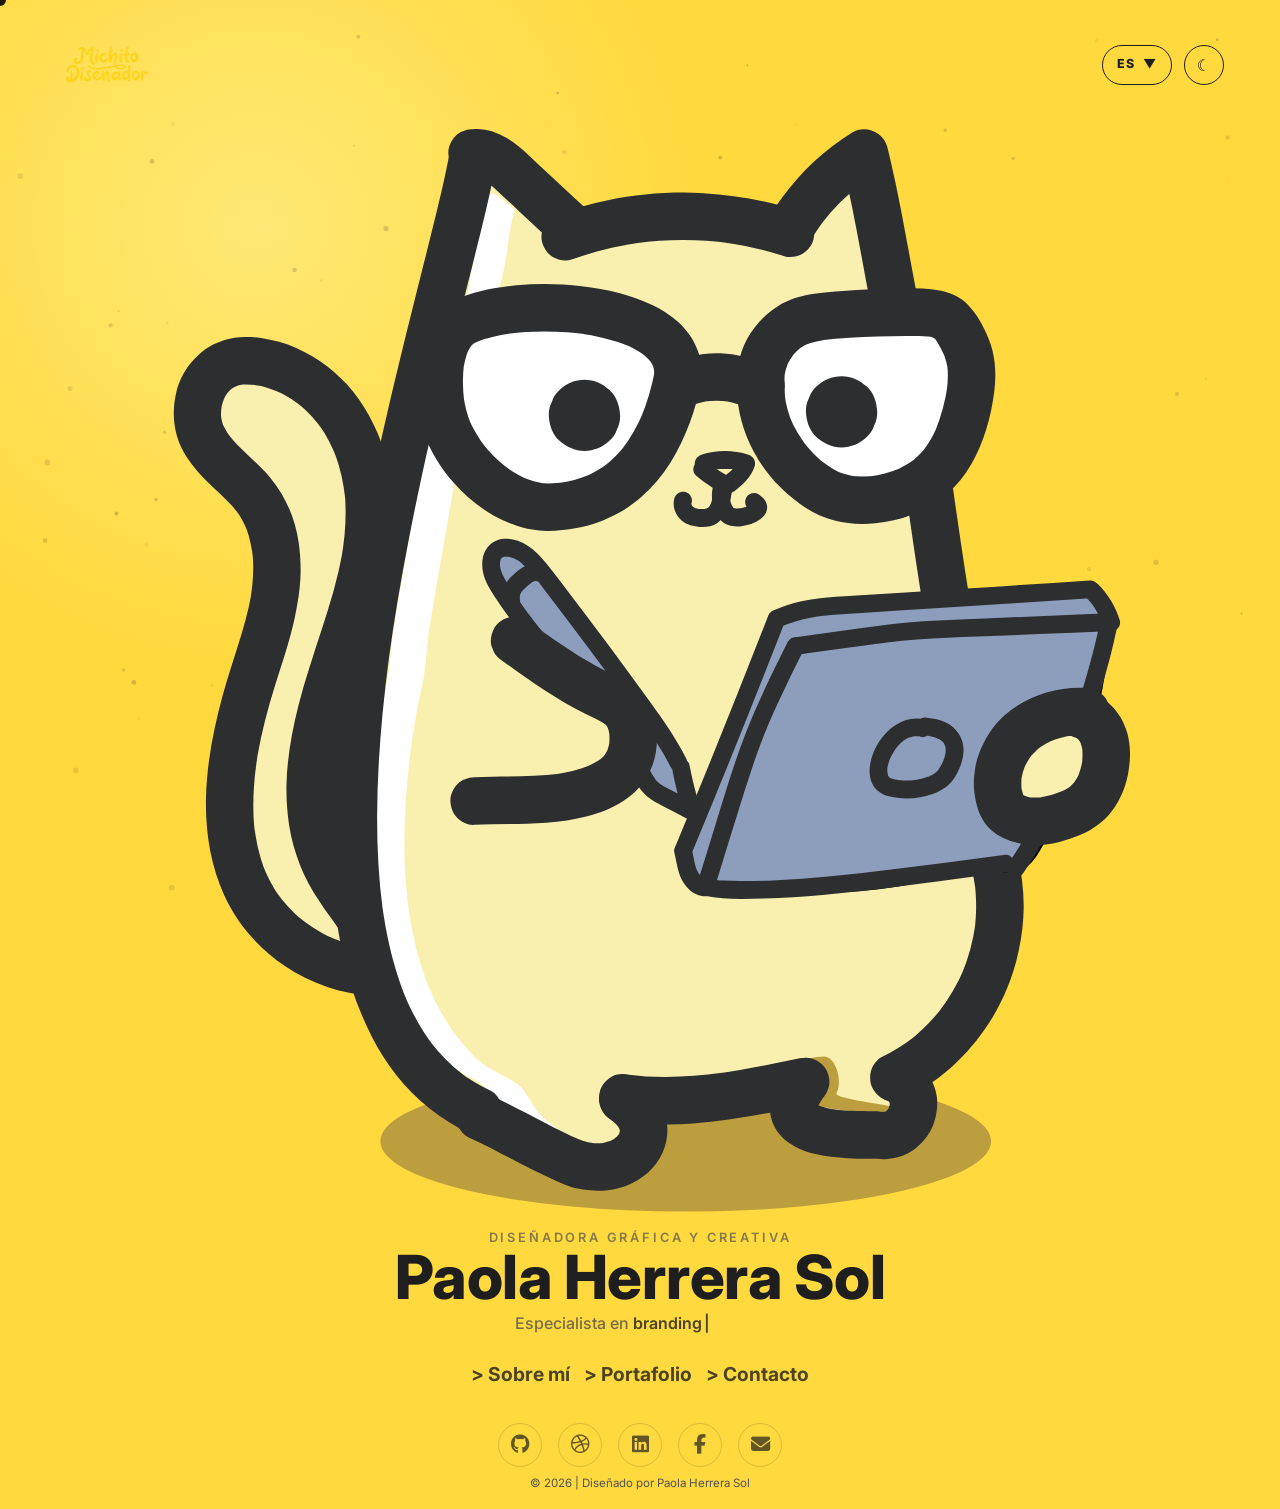
==== commit 9aa3c748: "Update index.html" ====
--- a/index.html
+++ b/index.html
@@ -598,7 +598,239 @@
 
         <main>
             <section class="hero" aria-labelledby="heroTitle">
-                <img class="hero-gato" src="assets/gato_animado.svg" alt="Gato animado">
+               <?xml version="1.0" encoding="UTF-8"?>
+<svg xmlns="http://www.w3.org/2000/svg" viewBox="0 0 491.1 542.52">
+  <defs>
+    <style>
+      .cls-1 { fill: #2c2e30; }
+      .cls-2 { fill: #fff; }
+      .cls-3 { fill: #8d9ebc; stroke: #000; stroke-miterlimit: 10; stroke-width: 2px; }
+      .cls-4 { fill: #f9f0af; }
+      .cls-5 { fill: #bc9e3f; }
+    </style>
+  </defs>
+
+  <!-- SOMBRA -->
+  <g id="SOMBRA">
+    <ellipse class="cls-5" cx="268.46" cy="507.25" rx="153.01" ry="35.27"/>
+  </g>
+
+  <!-- COLA ANIMADA: Ondea -->
+  <g id="COLA">
+    <g>
+      <animateTransform attributeName="transform" type="rotate" values="-4 116 422; 4 116 422; -4 116 422" dur="2s" repeatCount="indefinite" calcMode="spline" keySplines="0.4 0 0.6 1; 0.4 0 0.6 1" />
+      <path class="cls-4" d="M116.96,422.58c-27.29,1.51-54.86-13.27-68.72-36.83-14.17-24.1-13.79-54.08-8.95-81.62,1.15-6.53,2.52-13.02,4.12-19.45,4.04-16.28,9.53-32.31,11.22-49,1.69-16.69-.88-34.63-11.37-47.72-8.76-10.92-22.46-17.84-28.69-30.38-6.43-12.93-1.33-31.28,12.1-36.59,4.73-1.87,9.98-2.08,15.03-1.54,16.13,1.7,31.02,10.89,41.09,23.61,10.07,12.72,15.52,28.72,17.01,44.87,2.85,30.94-8.17,61.2-16.09,91.25-7.92,30.04-12.46,63.53,2.15,90.95,9.67,18.17,27.02,32.04,33.49,51.58"/>
+      <path class="cls-1" d="M116.96,410.67c-4.5.24-9.01.04-13.48-.55,1.06.14,2.11.28,3.17.43-6.7-.93-13.24-2.75-19.48-5.38.95.4,1.9.8,2.84,1.2-6.23-2.66-12.09-6.09-17.45-10.23l2.41,1.86c-4.94-3.85-9.4-8.27-13.25-13.21l1.86,2.41c-3.97-5.15-7.2-10.81-9.73-16.8.4.95.8,1.9,1.2,2.84-3.16-7.58-5.15-15.56-6.26-23.69.14,1.06.28,2.11.43,3.17-1.72-13.07-1.18-26.33.55-39.37-.14,1.06-.28,2.11-.43,3.17,1.58-11.77,4.1-23.4,7.15-34.87,3.12-11.69,6.64-23.31,8.61-35.27,1.04-6.33,1.85-12.74,1.91-19.17.06-6.06-.56-12.15-1.66-18.11-2.16-11.71-7.45-22.66-15.37-31.54-7.18-8.06-16.58-13.87-23.24-22.43l1.86,2.41c-1.75-2.29-3.28-4.73-4.41-7.38.4.95.8,1.9,1.2,2.84-.93-2.25-1.54-4.6-1.87-7.01.14,1.06.28,2.11.43,3.17-.31-2.53-.3-5.08.01-7.61-.14,1.06-.28,2.11-.43,3.17.35-2.62,1.02-5.16,2.03-7.6-.4.95-.8,1.9-1.2,2.84.89-2.1,2.02-4.08,3.4-5.89-.62.8-1.24,1.61-1.86,2.41,1.2-1.54,2.55-2.92,4.09-4.12-.8.62-1.61,1.24-2.41,1.86,1.4-1.07,2.9-1.96,4.52-2.67l-2.84,1.2c2.13-.9,4.35-1.45,6.64-1.77-1.06.14-2.11.28-3.17.43,3.51-.43,7.04-.29,10.54.17-1.06-.14-2.11-.28-3.17-.43,4.92.69,9.69,2.04,14.27,3.97-.95-.4-1.9-.8-2.84-1.2,4.94,2.12,9.56,4.87,13.82,8.14-.8-.62-1.61-1.24-2.41-1.86,4.47,3.48,8.48,7.51,11.96,11.98l-1.86-2.41c3.95,5.15,7.17,10.79,9.72,16.75-.4-.95-.8-1.9-1.2-2.84,3.13,7.43,5.19,15.26,6.29,23.25-.14-1.06-.28-2.11-.43-3.17,1.44,10.84,1.09,21.81-.34,32.62.14-1.06.28-2.11.43-3.17-3.59,26.55-13.41,51.66-18.81,77.81-2.66,12.88-4.5,26.12-4.25,39.3.13,6.91.87,13.85,2.18,20.63,1.3,6.78,3.51,13.19,6.24,19.52,5.5,12.76,14.72,23.27,23.14,34.16-.62-.8-1.24-1.61-1.86-2.41,5.17,6.7,10.1,13.67,13.42,21.5-.4-.95-.8-1.9-1.2-2.84.55,1.33,1.06,2.67,1.51,4.03.99,2.94,2.74,5.52,5.47,7.12,2.55,1.49,6.31,2.13,9.17,1.2s5.66-2.72,7.12-5.47,2.22-6.13,1.2-9.17c-2.53-7.54-6.23-14.56-10.75-21.08-4.56-6.57-9.68-12.74-14.57-19.07.62.8,1.24,1.61,1.86,2.41-5.49-7.11-10.59-14.46-14.11-22.76.4.95.8,1.9,1.2,2.84-2.89-6.92-4.74-14.21-5.74-21.64.14,1.06.28,2.11.43,3.17-1.46-11.24-1.02-22.61.46-33.82-.14,1.06-.28,2.11-.43,3.17,3.2-23.77,11.32-46.41,16.93-69.65,6.01-24.89,9.1-51.33,1.52-76.26-3.75-12.34-9.83-23.74-18.28-33.49-3.99-4.6-8.62-8.52-13.54-12.09-4.91-3.56-10.22-6.17-15.82-8.46s-11.71-3.54-17.88-4.24c-2.81-.32-5.66-.41-8.48-.13-2.37.24-4.81.52-7.13,1.11-2.22.55-4.33,1.46-6.41,2.39-5.45,2.43-9.69,6.68-13.15,11.43-2.92,4.01-4.99,8.93-5.98,13.78-2.34,11.4-.36,23.32,6.66,32.78,3.47,4.67,7.31,8.76,11.67,12.6,3.74,3.3,7.61,6.46,11.16,9.97,1.75,1.73,3.4,3.55,4.92,5.5-.62-.8-1.24-1.61-1.86-2.41,2.6,3.38,4.71,7.08,6.38,11-.4-.95-.8-1.9-1.2-2.84,2.17,5.2,3.55,10.67,4.3,16.25-.14-1.06-.28-2.11-.43-3.17,1.02,7.85.79,15.77-.25,23.6.14-1.06.28-2.11.43-3.17-2.37,17.33-8.26,33.89-12.12,50.89-3.76,16.6-6.45,33.75-6.22,50.81.23,17.13,3.51,34.18,11.29,49.54,7.1,14.02,18.49,25.77,31.83,33.98,13.25,8.16,28.84,12.8,44.41,13.08,1.69.03,3.38,0,5.07-.09,3.15-.17,6.15-1.22,8.42-3.49,2.07-2.07,3.62-5.45,3.49-8.42-.14-3.08-1.15-6.27-3.49-8.42-2.26-2.07-5.26-3.65-8.42-3.49h0Z"/>
+    </g>
+  </g>
+
+  <!-- CUERPO -->
+  <g id="CUERPO">
+    <g>
+      <path class="cls-4" d="M219.66,52.21c-12.07-10.67-24.14-21.33-36.21-32-2.98-2.63-6.35-5.41-10.32-5.34-4.72.08-8.34,4.16-10.79,8.19-6.47,10.67-9.18,23.13-11.79,35.33-5.66,26.53-11.33,53.06-16.99,79.59-11.79,55.25-18.38,111.52-21.7,167.92-1.36,23.15-2.18,46.33-2.23,69.51-.05,20.48.52,41.18,5.6,61.03,5.07,19.85,15.03,38.99,30.97,51.85,23.79,19.19,56.52,21.68,87.04,23.35,4.05.22,8.15-1.81,10.43-5.16,2.31-3.4,2.72-7.77,4.79-11.32,2.86-4.9,8.53-7.54,14.14-8.43,5.6-.88,11.32-.3,16.99-.3,15.48,0,32.94-3.87,44.96,5.87,2,1.62,3.74,3.56,5.93,4.92,1.2.74,2.51,1.29,3.81,1.84,5.6,2.35,11.21,4.7,16.81,7.06,1.95.82,4.14,1.64,6.11.89,2.68-1.02,3.56-4.35,5.57-6.4,3.37-3.44,9.32-2.79,13.06-5.84,6.68-5.44,1.22-16.5,3.84-24.71,1.52-4.76,5.65-8.11,9.28-11.54,16.11-15.24,25.18-36.81,28.66-58.71,3.47-21.9,1.75-44.29-1.08-66.28-4.29-33.3-11.1-66.24-19.24-98.81-8.08-32.35-13.85-65.28-17.24-98.46-1.54-15.09-2.62-30.36-7-44.89-2.62-8.71-6.41-17.03-8.88-25.78-3.61-12.76-4.37-26.19-8.02-38.94-.77-2.68-4.15-3.84-6.85-3.16s-4.85,2.66-6.88,4.56c-8.78,8.18-18.2,16.31-29.68,19.81-15.16,4.62-31.39.51-47.1-1.57-15.07-2-30.4-2.1-45.99,5.92Z"/>
+      <path class="cls-5" d="M344.02,483.04c3.16-4.58.13-17.83-5.95-18.26-2.92-.21-10.29,1.37-13.39,2.38,4.89,3.83,9.23,13.94,2.77,18.17-2.27,3.29,15.53,5.81,18.1,6.11,5.05.6,18.14,1.94,22.94,1.29-.02-.05,3.83-2.76,3.81-2.81-6.44-1.54-30.06-4.3-28.28-6.88Z"/>
+      <path class="cls-2" d="M194.44,492.42c-2.95-3.45-6.27-10.79-9.8-13.4-7.09-5.24-15.22-7.31-22.44-14.54-37.58-37.61-37.87-103.02-31.77-151.43,1.48-11.75,3.69-24.62,6.01-34.55,1.91-8.16,2.17-19.5,3.55-28.14,4.3-26.86,9.23-53.57,13.87-80.4-3.54-4.1-6.62-8.73-9.08-13.9l-4.73-14.61c-.33,3.98-.71,8.54-1.35,12.43-5.35,32.25-11.46,64.26-16.62,96.48-1.38,8.63-1.64,19.98-3.55,28.14-2.32,9.92-4.53,22.8-6.01,34.55-6.09,48.4-5.8,113.82,31.77,151.43,7.22,7.23,15.35,9.3,22.44,14.54,3.54,2.61,6.85,9.95,9.8,13.4,8.01,9.37,26.59,19.74,38.87,20.5,1.6.1,8.64-.33,11.71-1.09-11.67-2.96-25.9-11.5-32.66-19.4Z"/>
+      <path class="cls-2" d="M179.26,58.67c.75-6.45,1.93-12.26,3.47-18.32-2.59-2.21-5.16-4.25-7.45-5.97-1.55-1.13-3.67-2.64-5.22-1.57-6.56,11.82-6.24,27.8-9.5,40.82l-.17.84c-.21,3.97-4.78,20.27,3.08,17.96,2.39-.42,4.9-.76,7.5-1.06,4.18-10.47,6.98-21.5,8.28-32.7Z"/>
+      <path class="cls-1" d="M324.18,40.78c-15.15-4.92-31.03-7.71-46.92-8.63s-32.11.39-47.81,3.52c-8.33,1.66-16.53,3.94-24.53,6.8-2.96,1.06-5.49,2.69-7.12,5.47-1.49,2.55-2.13,6.31-1.2,9.17s2.72,5.66,5.47,7.12,6.18,2.27,9.17,1.2c11.47-4.11,23.35-6.98,35.43-8.62l-3.17.43c15.66-2.08,31.55-2.08,47.22.02l-3.17-.43c10.28,1.4,20.42,3.7,30.29,6.91,2.86.93,6.62.29,9.17-1.2s4.83-4.28,5.47-7.12c1.49-6.53-1.97-12.59-8.32-14.65h0Z"/>
+      <path class="cls-1" d="M161.43,23.97c1.3-.17,2.58-.17,3.88-.01l-3.17-.43c1.54.23,3.01.66,4.45,1.25l-2.84-1.2c2.48,1.07,4.73,2.55,6.86,4.19l-2.41-1.86c2.86,2.25,5.49,4.78,8.15,7.26,3.08,2.87,6.16,5.74,9.25,8.62,6.1,5.69,12.21,11.38,18.31,17.07,2.28,2.13,5.25,3.49,8.42,3.49,2.92,0,6.41-1.3,8.42-3.49s3.63-5.25,3.49-8.42-1.16-6.25-3.49-8.42c-6.89-6.42-13.78-12.84-20.67-19.26-3.36-3.13-6.71-6.27-10.08-9.4s-7.15-6.39-11.23-8.81c-5.04-2.99-11.41-5.16-17.34-4.39-1.64-.06-3.17.28-4.59,1.03-1.48.48-2.75,1.3-3.83,2.46-2.07,2.07-3.62,5.45-3.49,8.42s1.15,6.27,3.49,8.42c2.15,1.98,5.38,3.88,8.42,3.49h0Z"/>
+      <path class="cls-1" d="M150.51,9.79c-.76,4.56-1.69,9.08-2.67,13.6-1.23,5.68-2.56,11.33-3.92,16.98-1.59,6.62-3.23,13.22-4.89,19.82-1.87,7.46-3.75,14.91-5.62,22.37-2.05,8.18-4.1,16.36-6.11,24.55-2.17,8.82-4.3,17.64-6.38,26.48-2.18,9.25-4.3,18.51-6.34,27.79-2.12,9.6-4.15,19.22-6.09,28.86s-3.85,19.68-5.59,29.55-3.4,19.99-4.87,30.01c-1.6,10.88-3.03,21.78-4.24,32.71-1.08,9.78-1.97,19.59-2.62,29.41-.63,9.53-1.03,19.07-1.14,28.62s.07,18.4.6,27.59c.56,9.66,1.58,19.27,2.97,28.85,1.17,8.09,2.72,16.13,4.78,24.04,1.93,7.41,4.3,14.71,7.25,21.77,3.17,7.58,6.66,14.97,11.11,21.89,4.23,6.58,9.12,12.86,14.64,18.41,5.49,5.52,11.72,10.44,18.33,14.55,2.91,1.81,5.93,3.44,9.03,4.9s5.93,2.09,9.17,1.2c2.76-.76,5.75-2.9,7.12-5.47,1.46-2.76,2.19-6.11,1.2-9.17-.91-2.8-2.7-5.81-5.47-7.12-5.78-2.73-11.26-6.06-16.33-9.97l2.41,1.86c-6.14-4.76-11.6-10.32-16.35-16.46l1.86,2.41c-4.66-6.05-8.61-12.62-11.93-19.49-.98-2.02-1.9-4.07-2.78-6.14l1.2,2.84c-5.05-11.96-8.45-24.56-10.79-37.31-.71-3.88-1.32-7.78-1.85-11.7l.43,3.17c-2.09-15.6-2.86-31.36-2.8-47.09.06-16.98,1.06-33.95,2.68-50.85.94-9.83,2.09-19.64,3.4-29.43l-.43,3.17c1.36-10.13,2.9-20.24,4.58-30.32,1.68-10.06,3.5-20.11,5.44-30.12s3.91-19.62,6.01-29.41,4.18-19.07,6.38-28.58,4.26-18.16,6.46-27.22c2.06-8.46,4.15-16.92,6.27-25.37,1.95-7.79,3.91-15.58,5.87-23.36,1.74-6.95,3.48-13.89,5.19-20.85,1.46-5.97,2.89-11.95,4.24-17.95,1.09-4.85,2.14-9.72,3.04-14.61.19-1.02.37-2.05.54-3.07.54-3.25.52-6.23-1.2-9.17-1.45-2.47-4.28-4.83-7.12-5.47-3.05-.69-6.47-.54-9.17,1.2-2.45,1.58-4.97,4.11-5.47,7.12h0Z"/>
+      <path class="cls-1" d="M162.28,506.57c.5.18,1,.37,1.49.58l-2.84-1.2c6.75,2.86,13.19,6.5,19.69,9.88,7.57,3.93,15.15,7.94,23,11.31,2.47,1.06,4.95,2.16,7.5,3.01,2.16.72,4.2,1,6.51,1.26l-3.17-.43c6.65,1.34,13.23,1.51,19.86-.08,5.73-1.38,10.83-4.23,15.28-8.03,8.13-6.92,12.12-19.34,8.12-29.48-1.6-4.06-3.47-7.2-6.37-10.51-2.4-2.74-5.43-4.99-8.47-6.97-2.52-1.64-6.34-1.98-9.17-1.2s-5.75,2.9-7.12,5.47c-3.14,5.94-1.31,12.66,4.27,16.29.83.54,1.64,1.11,2.42,1.71l-2.41-1.86c1.63,1.28,3.12,2.71,4.41,4.33l-1.86-2.41c.97,1.26,1.79,2.61,2.43,4.08l-1.2-2.84c.52,1.25.89,2.55,1.08,3.89l-.43-3.17c.16,1.28.16,2.55,0,3.83l.43-3.17c-.18,1.26-.52,2.48-1,3.67l1.2-2.84c-.57,1.36-1.32,2.62-2.21,3.79l1.86-2.41c-1.06,1.36-2.29,2.56-3.65,3.62l2.41-1.86c-1.55,1.17-3.22,2.14-5,2.91l2.84-1.2c-2.23.94-4.55,1.56-6.94,1.9l3.17-.43c-2.77.36-5.55.34-8.31-.01l3.17.43c-1.96-.27-3.89-.62-5.86-.87l3.17.43c-2.55-.36-5.02-1.46-7.37-2.45l2.84,1.2c-13.1-5.56-25.43-12.79-38.19-19.07-3.01-1.48-6.08-2.97-9.24-4.07-2.8-.98-6.68-.26-9.17,1.2s-4.83,4.28-5.47,7.12c-.69,3.05-.54,6.47,1.2,9.17s4.06,4.41,7.12,5.47h0Z"/>
+      <path class="cls-1" d="M233.75,496.91c12.76,1.88,25.49,2.38,38.35,1.43,12.7-.94,25.34-2.91,37.85-5.28,6.7-1.26,13.38-2.65,20.06-4.04,2.82-.59,5.7-3.05,7.12-5.47,1.49-2.55,2.13-6.31,1.2-9.17s-2.72-5.66-5.47-7.12c-2.93-1.55-5.91-1.88-9.17-1.2-13.36,2.78-26.74,5.53-40.27,7.36l3.17-.43c-15.82,2.11-31.87,2.91-47.74.8l3.17.43c-.64-.09-1.28-.18-1.92-.27-1.58-.5-3.17-.57-4.75-.21-1.58.07-3.06.54-4.43,1.41-2.47,1.45-4.83,4.28-5.47,7.12-.69,3.05-.54,6.47,1.2,9.17,1.56,2.42,4.13,5.03,7.12,5.47h0Z"/>
+      <path class="cls-1" d="M320.12,468.93c-2.33,3-4.72,5.98-6.32,9.45-1.78,3.88-2.85,7.14-3.14,11.42-.25,3.65.81,7.1,2.35,10.34.74,1.56,1.89,2.91,2.98,4.24.51.63,1.07,1.19,1.69,1.71,4.43,3.7,9.59,6.07,15.2,7.42s11.08,1.9,16.64,2.24c4.97.3,9.96.31,14.94.23l-3.17-.43c2.69.49,5.46.93,8.2.62,3.87-.44,6.6-1.13,10.14-2.79,4.36-2.05,7.9-5.74,10.51-9.71,2.73-4.16,3.97-9.05,4.33-13.96s-.95-9.68-3.21-13.8c-3.16-5.77-8.66-9.51-14.75-11.59-2.82-.96-6.66-.27-9.17,1.2s-4.83,4.28-5.47,7.12c-.69,3.05-.54,6.47,1.2,9.17s4.06,4.43,7.12,5.47c.43.15.85.3,1.26.48l-2.84-1.2c1.07.47,2.08,1.04,3.01,1.74l-2.41-1.86c.85.66,1.6,1.4,2.27,2.25l-1.86-2.41c.67.88,1.22,1.82,1.65,2.83l-1.2-2.84c.47,1.14.78,2.33.94,3.56l-.43-3.17c.16,1.31.15,2.63-.01,3.94l.43-3.17c-.2,1.48-.59,2.91-1.15,4.29l1.2-2.84c-.59,1.39-1.34,2.68-2.25,3.87l1.86-2.41c-.8,1-1.7,1.91-2.71,2.7l2.41-1.86c-.98.74-2.03,1.35-3.16,1.84l2.84-1.2c-1.12.46-2.27.77-3.46.95l3.17-.43c-1.39.18-2.78.18-4.17.01l3.17.43c-1.93-.26-3.82-.61-5.77-.58-.9.01-1.8.02-2.7.02-1.94,0-3.87-.01-5.81-.06-4.07-.11-8.15-.36-12.19-.89l3.17.43c-3.98-.54-7.99-1.33-11.71-2.88l2.84,1.2c-1.48-.63-2.91-1.4-4.19-2.38l2.41,1.86c-.73-.57-1.39-1.21-1.97-1.93l1.86,2.41c-.47-.62-.87-1.27-1.18-1.98l1.2,2.84c-.3-.73-.5-1.49-.61-2.27l.43,3.17c-.1-.86-.08-1.72.02-2.58l-.43,3.17c.19-1.4.61-2.74,1.14-4.04l-1.2,2.84c1.15-2.69,2.77-5.13,4.54-7.45l-1.86,2.41.22-.29c1.16-1.08,1.98-2.36,2.46-3.83.75-1.42,1.09-2.95,1.03-4.59,0-2.92-1.3-6.41-3.49-8.42s-5.25-3.63-8.42-3.49c-2.92.13-6.54,1.06-8.42,3.49h0Z"/>
+      <path class="cls-1" d="M378.75,485.58c17.02-8.15,31.27-21.57,41.53-37.31s16.15-34.23,17.35-52.96c.67-10.5-.44-21.26-3.08-31.44-.74-2.87-2.93-5.63-5.47-7.12s-6.31-2.13-9.17-1.2c-6.21,2.01-9.99,8.18-8.32,14.65.88,3.41,1.56,6.86,2.04,10.35l-.43-3.17c1.08,8.07,1.05,16.25-.02,24.33l.43-3.17c-1.17,8.62-3.49,17.05-6.86,25.07l1.2-2.84c-3.31,7.79-7.59,15.14-12.76,21.85l1.86-2.41c-4.91,6.33-10.58,12.04-16.92,16.94l2.41-1.86c-4.92,3.78-10.21,7.04-15.81,9.72-2.56,1.23-4.74,4.47-5.47,7.12-.78,2.85-.43,6.65,1.2,9.17s4.08,4.78,7.12,5.47l3.17.43c2.15,0,4.15-.55,6.01-1.63h0Z"/>
+      <path class="cls-1" d="M435.58,361.41c-5.7-22.85-10.65-45.88-15.05-69.01-4.4-23.12-8.27-46.34-11.85-69.6-3.58-23.27-6.86-46.58-10.09-69.9-.81-5.81-1.61-11.62-2.41-17.42-.19-1.37-.38-2.74-.57-4.11-.21-1.51-.72-2.96-1.14-4.42-.79-2.76-1.55-5.54-2.27-8.32-2.92-11.19-5.35-22.5-7.57-33.85-4.41-22.51-8.02-45.18-13.19-67.54-.64-2.79-1.31-5.57-2.01-8.35-1.83-7.33-11.05-11.11-17.49-7.12-6.75,4.19-13.16,9.07-19.03,14.43s-10.98,11.33-15.76,17.65c-2.45,3.24-4.72,6.61-6.81,10.1-1.58,2.63-2.01,6.23-1.2,9.17.76,2.76,2.9,5.75,5.47,7.12,5.76,3.04,12.87,1.44,16.29-4.27,2.27-3.78,4.75-7.42,7.44-10.92l-1.86,2.41c5.91-7.63,12.76-14.49,20.39-20.4l-2.41,1.86c3.06-2.35,6.23-4.55,9.51-6.59-5.83-2.37-11.66-4.74-17.49-7.12,5.59,22.33,9.35,45.06,13.62,67.66,2.14,11.36,4.42,22.7,7.11,33.95,1.34,5.59,2.79,11.15,4.37,16.67.37,1.3.86,2.6,1.04,3.95.21,1.53.42,3.06.64,4.6.4,2.9.8,5.81,1.2,8.71,3.22,23.32,6.47,46.63,9.98,69.91,3.51,23.27,7.28,46.51,11.56,69.65s9.03,46.05,14.53,68.86c.69,2.85,1.39,5.71,2.1,8.55s2.95,5.64,5.47,7.12,6.31,2.13,9.17,1.2c6.26-2.03,9.93-8.17,8.32-14.65h0Z"/>
+    </g>
+  </g>
+
+  <!-- NARIZ Y BOCA -->
+  <g id="NARIZ_Y_BOCA" data-name="NARIZ Y BOCA">
+    <path class="cls-1" d="M278.74,171.83c1.66-.52,3.34-.91,5.05-1.21,1.07-.19-.59.04.4-.06.46-.04.93-.1,1.39-.13.86-.06,1.73-.09,2.6-.09.8,0,1.6.03,2.4.09.47.03.93.08,1.39.13.2.02.4.04.6.07-.53-.07-.53-.06,0,.01,1.71.33,3.39.69,5.05,1.22-1.04-1.83-2.08-3.66-3.12-5.49-.08.27-.16.54-.25.8-.05.16-.11.31-.18.47l.18-.46c.01.38-.6,1.13-.81,1.45-.15.23-.32.46-.47.69-.33.51.69-.78-.02.02-.37.43-.74.85-1.14,1.25-.76.78-1.58,1.5-2.42,2.2-.44.37-.89.73-1.34,1.08-.22.18-.44.36-.67.53l.34-.27c-.44.28-.42.26.07-.06h2.37c-.47-.06-.31-.05.03.11-.3-.14-.59-.31-.88-.47-.47-.26-.93-.52-1.39-.79-1.03-.6-2.05-1.24-3.04-1.9-.94-.62-1.86-1.27-2.77-1.95-.21-.16-.42-.32-.64-.48.35.27.25.19-.04-.04-.52-.42-1.03-.84-1.54-1.26-1.78-1.5-4.59-1.88-6.31,0-1.52,1.66-1.91,4.71,0,6.31,2.42,2.04,4.96,3.96,7.62,5.67,3.18,2.04,7.06,4.9,10.85,2.66,1.28-.76,2.49-1.88,3.63-2.83.97-.81,1.91-1.65,2.77-2.57,2.11-2.24,3.78-4.82,4.62-7.8.68-2.39-.83-4.76-3.12-5.49-7.62-2.43-16.01-2.44-23.64-.03-2.22.7-3.88,3.14-3.12,5.49.72,2.23,3.11,3.87,5.49,3.12h0Z"/>
+    <path class="cls-1" d="M283.35,177.18c-.51,3.14-.94,6.35-1.88,9.4-.12.37-.25.74-.38,1.11-.28.83.42-.84,0,0-.25.51-.55.99-.83,1.49-.27.39-.2.31.21-.23-.12.14-.23.28-.36.42-.09.1-.6.51-.59.57.52-.38.64-.47.36-.28-.11.08-.23.16-.35.23-.16.1-.32.19-.49.27.55-.21.66-.26.33-.14-.39.1-.77.21-1.16.31-.91.24.85-.05-.18.03-.73.06-1.45.1-2.18.09-.28,0-.94.08-1.17-.07l.52.08c-.22-.03-.44-.07-.66-.12-.32-.07-.65-.15-.96-.24-.21-.06-.42-.13-.62-.21.51.23.61.27.31.13-.33-.19-.67-.38-1.01-.56-.73-.4.56.63-.04-.04-.08-.09-.64-.51-.62-.65.38.51.44.57.16.18-.08-.13-.16-.25-.23-.39-.54-.97.1.67-.09-.15-.03-.13-.17-.84-.21-.85.08.71.11.81.08.32v-.29c.04-.49.03-.39-.04.32.04-.19.1-.38.16-.57.71-2.23-.83-4.97-3.12-5.49-2.44-.56-4.73.74-5.49,3.12-1.15,3.59.1,7.34,2.47,10.11,2.34,2.74,5.91,3.9,9.39,4.23,3.17.3,7.03-.06,9.69-1.93s4.37-4.62,5.46-7.73c1.13-3.23,1.56-6.73,2.11-10.09.38-2.3-.6-4.92-3.12-5.49-2.15-.49-5.09.65-5.49,3.12h0Z"/>
+    <path class="cls-1" d="M282.69,177.45c-2.24,6.07-1.07,13.91,3.42,18.72,2.57,2.75,6.61,3.25,10.17,2.84,3.36-.39,6.74-1.39,9.49-3.42,2.28-1.68,3.84-3.9,3.44-6.86-.35-2.59-2.21-4.33-4.28-5.71-1.95-1.29-5.03-.45-6.11,1.6-1.18,2.24-.48,4.73,1.6,6.11.15.1.29.19.43.29-.54-.44-.63-.5-.27-.2.13.12.26.24.38.37l-.38-.51c.24.41.2.27-.13-.41-.12-.47-.1-.94.03-1.4.33-.67.38-.8.15-.39l.39-.51c-.12.13-.24.25-.37.36.57-.42.66-.5.29-.23-.26.15-.5.33-.76.48-.34.2-.69.39-1.05.57-.18.09-.36.17-.54.25l.52-.22c-.11.18-.92.34-1.12.4-.28.09-.57.17-.86.25-.39.1-.78.17-1.17.25-.95.21.91-.06,0,0-.7.05-1.39.1-2.09.07-.13,0-1.14-.15-1.19-.08.7.1.82.12.34.04-.14-.02-.27-.05-.41-.09-1.07-.28.67.38-.08-.02s.7.69-.04-.07.38.67-.08-.06c-.18-.28-.36-.55-.53-.83s-.33-.59-.48-.89c-.08-.17-.17-.35-.24-.52.24.58.3.71.18.4-.21-.64-.44-1.27-.59-1.93-.08-.33-.13-.66-.2-.99-.18-.9.09,1.06,0-.1-.05-.67-.06-1.35-.02-2.02.01-.27.16-.76.09-1.01-.1.71-.11.82-.03.33.03-.14.05-.28.09-.42.15-.71.36-1.4.61-2.08.81-2.2-.9-4.99-3.12-5.49-2.53-.58-4.63.77-5.49,3.12h0Z"/>
+  </g>
+
+  <!-- TABLET -->
+  <g id="TABLAT">
+    <g>
+      <path class="cls-3" d="M299.6,282.97c-1.53,4.4-3.3,8.72-5.29,12.93-3.31,6.98-7.26,13.67-10.24,20.79-5.25,12.54-7.48,26.27-13.65,38.39-1.92,3.76-4.26,7.58-4.2,11.79.08,5.25,4.05,9.81,8.74,12.15,4.7,2.35,10.05,2.91,15.27,3.43,4.55.46,9.1.91,13.65,1.37,10.23,1.02,20.46-1.48,30.72-2.2,5.98-.42,11.99-.23,17.97-.47,24.37-.99,48.11-9.11,72.5-9.37,4.22-.05,8.68.09,12.39-1.93,3.38-1.85,5.62-5.22,7.57-8.54,1.9-3.24,3.67-6.56,5.3-9.94,3.05-6.34,5.55-12.93,8.05-19.51,3.58-9.42,7.16-18.85,10.74-28.27,2-5.27,4.01-10.55,5.52-15.99,4.29-15.4,4.52-31.61,3.98-47.59-.66-1.59-.75-3.29-1.8-4.41-.42-.45-.95-.76-1.49-1.05-10.02-5.44-22.18-4.26-33.5-2.91-28.47,3.39-57.05,6.9-85.71,6.2-10.58-.26-26.62-2.4-36.03,3.97-12.87,8.72-15.73,27.42-20.5,41.16Z"/>
+      <path class="cls-1" d="M479.81,242.73c-20.54.86-41.08,1.72-61.63,2.58-10.2.43-20.42.75-30.61,1.38-10.31.64-20.54,2-30.77,3.4-11.38,1.56-22.76,3.11-34.13,4.67-2.32.32-3.79,3.41-3.12,5.49.83,2.55,3,3.46,5.49,3.12,10.07-1.38,20.14-2.76,30.2-4.13,2.45-.33,4.89-.67,7.34-1,.57-.08,1.13-.15,1.7-.23.94-.13.48-.06.27-.04.32-.04.65-.09.97-.13,1.29-.17,2.59-.34,3.89-.5,4.97-.62,9.94-1.14,14.94-1.5,10.18-.73,20.39-1.03,30.59-1.46,10.15-.43,20.29-.85,30.44-1.28,11.48-.48,22.95-.96,34.43-1.44,2.33-.1,4.58-1.98,4.46-4.46-.1-2.34-1.97-4.57-4.46-4.46h0Z"/>
+      <path class="cls-1" d="M319.63,256.98c-7.47,14.97-14.91,29.98-21.02,45.57-6.14,15.68-10.84,31.9-15.82,47.98-2.83,9.15-5.67,18.31-8.5,27.46-.69,2.23.82,4.97,3.12,5.49,2.42.55,4.75-.73,5.49-3.12,4.97-16.06,9.89-32.14,14.93-48.18,2.49-7.93,5.07-15.84,8-23.63.74-1.96,1.5-3.92,2.28-5.86.36-.89.72-1.78,1.09-2.67.18-.44.37-.89.55-1.33-.01.03.29-.69.15-.35-.1.23.33-.79.34-.79,1.6-3.76,3.28-7.49,5-11.19,3.88-8.36,8-16.61,12.11-24.86,1.04-2.09.63-4.93-1.6-6.11-2.02-1.07-5-.63-6.11,1.6h0Z"/>
+      <path class="cls-1" d="M277.87,384.27c9.73,2.07,19.92,1.66,29.8,1.37,9.79-.28,19.56-.92,29.32-1.79,19.54-1.73,38.99-4.36,58.44-6.9,11.08-1.45,22.16-2.89,33.24-4.34,2.31-.3,4.58-1.84,4.46-4.46-.1-2.16-1.98-4.79-4.46-4.46-19.42,2.53-38.84,5.14-58.27,7.57-19.36,2.42-38.78,4.53-58.28,5.3-5.51.22-11.02.33-16.53.31-2.65,0-5.3-.05-7.95-.22-1.28-.08-2.56-.2-3.83-.35-.94-.11-.45-.06-.24-.03-.4-.06-.79-.12-1.19-.19-.71-.12-1.42-.26-2.12-.41-2.28-.49-4.94.67-5.49,3.12-.51,2.24.68,4.97,3.12,5.49h0Z"/>
+      <path class="cls-1" d="M476.09,246.94c-3.44,17.13-8.63,33.82-13.99,50.43-2.67,8.29-5.27,16.62-8.13,24.85-2.83,8.14-5.62,14.8-9.68,22.52-4.34,8.25-9.3,16.15-14.53,23.86-1.31,1.94-.43,5.03,1.6,6.11,2.26,1.19,4.71.47,6.11-1.6,9.57-14.11,17.96-28.85,23.82-44.9,2.98-8.17,5.55-16.5,8.22-24.77,2.71-8.38,5.41-16.77,7.9-25.23,2.8-9.53,5.32-19.15,7.28-28.89.46-2.28-.65-4.93-3.12-5.49-2.22-.51-5,.67-5.49,3.12h0Z"/>
+      <path class="cls-1" d="M278.98,375.82c-.39-.07-.78-.15-1.16-.27-.35-.11-.74-.42.21.13-.15-.09-.32-.15-.47-.23-.35-.18-.67-.42-1.01-.61-.47-.27.68.59.27.22-.16-.15-.34-.29-.5-.44-.29-.27-.57-.57-.84-.87-.1-.11-.48-.62-.08-.07.44.59-.04-.07-.14-.2-.47-.67-.85-1.39-1.22-2.12-.27-.54.08.15.13.33-.05-.21-.17-.42-.24-.62-.17-.46-.33-.93-.47-1.41-.28-.95-.52-1.91-.72-2.88-.43-2-.77-4.01-1.25-5.99-.56-2.27-3.24-3.85-5.49-3.12-2.36.76-3.71,3.06-3.12,5.49,1.09,4.47,1.56,9.03,3.7,13.18,1.97,3.84,5.64,7.34,10.02,8.08,1.22.21,2.34.19,3.44-.45.93-.54,1.81-1.6,2.05-2.67.49-2.16-.66-5.08-3.12-5.49h0Z"/>
+      <path class="cls-1" d="M271.67,362.42c12.49-30.07,24.76-60.22,36.71-90.51,3.33-8.45,6.64-16.9,9.93-25.37.85-2.18-.93-4.99-3.12-5.49-2.56-.58-4.58.78-5.49,3.12-11.78,30.32-23.85,60.53-36.21,90.62-3.46,8.43-6.95,16.84-10.44,25.25-.9,2.16.97,5,3.12,5.49,2.61.59,4.53-.8,5.49-3.12h0Z"/>
+      <path class="cls-1" d="M316.88,249c4.57-1.8,9.29-3.19,14.11-4.12,4.59-.88,8.85-1.23,13.92-1.57,10.18-.69,20.36-1.31,30.54-1.97,20.43-1.31,40.86-2.63,61.28-3.94,11.46-.74,22.92-1.47,34.38-2.21,2.33-.15,4.58-1.95,4.46-4.46-.1-2.29-1.97-4.63-4.46-4.46-20.59,1.32-41.19,2.65-61.78,3.97s-40.86,2.63-61.28,3.94c-5.87.38-11.74.8-17.55,1.76-5.48.91-10.84,2.42-16,4.45-2.17.85-3.92,3.03-3.12,5.49.68,2.1,3.17,4.04,5.49,3.12h0Z"/>
+      <path class="cls-1" d="M468.77,234.42c1.08,1.06,2.1,2.18,3.05,3.36.1.13.6.76.15.18-.43-.55-.03-.04.05.08.21.29.42.58.62.87.46.66.9,1.33,1.31,2.01.79,1.29,1.49,2.63,2.12,4.01.07.16.14.33.22.49.24.52-.35-.87-.14-.33.15.37.3.74.44,1.12.28.75.53,1.51.77,2.28.68,2.23,3.15,3.87,5.49,3.12,2.25-.73,3.85-3.1,3.12-5.49-2.07-6.79-5.81-13.03-10.88-18-1.67-1.64-4.67-1.79-6.31,0-1.62,1.77-1.78,4.57,0,6.31h0Z"/>
+      <path class="cls-1" d="M388.46,295.98c-9.4-2.47-17.96,3.28-22.95,10.88-4.75,7.25-8.27,19.72.33,25.68,1.78,1.24,4,1.86,6.11,2.23,2.4.42,4.84.69,7.27.68,4.51,0,9.13-.77,13.36-2.35,4.58-1.72,8.31-4.29,10.9-8.52,2.34-3.82,4-8.28,4.19-12.77.23-5.29-2.24-9.94-6.5-12.98-3.64-2.6-8.27-3.42-12.61-3.9-2.33-.26-4.56,2.24-4.46,4.46.12,2.64,1.97,4.19,4.46,4.46.19.02,1.39.19.24.02.36.05.72.11,1.08.17.72.13,1.44.28,2.15.46s1.4.39,2.09.64c.23.08.45.17.67.26-1.05-.42.35.2.54.31.31.17.61.35.9.54.18.12,1.01.84.21.12.26.23.52.45.76.7.14.14.85,1.02.21.15.37.5.69,1.04.96,1.6-.42-.86.07.29.11.43.06.21.3,1.8.21.76.07.81.06,1.6,0,2.41-.05.88-.02.22,0,.03-.07.41-.15.82-.24,1.22-.19.82-.43,1.62-.72,2.41-.02.07-.53,1.35-.17.49-.21.51-.46,1.01-.7,1.5-.31.62-.64,1.24-1,1.83-.21.36-.45.7-.67,1.05-.67,1.06.54-.5-.31.41-.28.3-.56.62-.86.9-.05.05-1.11.89-.39.37-.68.49-1.41.92-2.17,1.3-.06.03-1.32.6-.48.25-.39.16-.79.31-1.18.45-.85.31-1.72.58-2.59.82-.8.22-1.61.41-2.43.57-.37.07-.74.13-1.12.2-.54.08-.6.09-.16.03-.3.04-.6.07-.9.1-1.73.17-3.47.21-5.21.12-.83-.04-1.66-.11-2.48-.21.9.11-.57-.1-.61-.11-.54-.1-1.08-.2-1.61-.33-.39-.1-.76-.23-1.15-.33-1.1-.3.57.43-.39-.16-.22-.14-.45-.26-.67-.39.77.47-.14-.16-.28-.31.62.65-.11-.25-.2-.39-.56-.91.07.64-.15-.41-.08-.39-.2-.77-.28-1.16.18.87-.05-.75-.06-.95-.02-.71.01-1.43.1-2.14-.13.97.11-.43.13-.51.09-.42.2-.84.32-1.26s.26-.83.4-1.24c.01-.03.53-1.37.19-.56.34-.8.74-1.58,1.15-2.35.46-.84.96-1.67,1.49-2.47.23-.34.47-.67.7-1.01.31-.41.32-.44.04-.07.17-.21.34-.42.52-.63.53-.62,1.09-1.21,1.68-1.77.3-.28.6-.54.91-.81.4-.32.42-.34.05-.06.22-.16.44-.32.66-.47.79-.53,1.63-1.01,2.5-1.38-.19.08-.73.25.08,0,.52-.17,1.04-.34,1.57-.46.12-.03,1.45-.26.42-.13.53-.07,1.08-.1,1.62-.09.4,0,.81.02,1.21.06-1.02-.1.6.16.8.22,2.26.59,4.95-.75,5.49-3.12.53-2.34-.7-4.86-3.12-5.49h0Z"/>
+    </g>
+  </g>
+
+    <!-- LÁPIZ ANIMADO (movimiento más natural de escritura) -->
+  <g id="lapiz">
+    <g>
+      <!-- Movimiento principal arriba-abajo suave y sutil -->
+      <animateTransform attributeName="transform" type="translate"
+        values="0 0; 0 -8; 0 0; 0 -8; 0 0"
+        keyTimes="0; 0.25; 0.5; 0.75; 1"
+        dur="1.4s" repeatCount="indefinite"
+        calcMode="spline"
+        keySplines="0.4 0 0.6 1; 0.4 0 0.6 1; 0.4 0 0.6 1; 0.4 0 0.6 1" />
+
+      <path class="cls-3" d="M220.98,256.15c-2.14-4.31-4.99-8.23-7.83-12.12-3.21-4.41-6.43-8.81-9.64-13.22-1.94-2.66-3.88-5.32-5.96-7.87-4.63-5.69-11.17-9.8-18.3-11.51-2.12-.51-4.67-.69-6.16.9-.25.26-.45.56-.64.87-2.22,3.59-2.74,8.19-1.35,12.18.72,2.06,1.89,3.93,3.08,5.76,9.18,14.15,19.63,27.48,31.18,39.77,6.1,6.49,12.5,12.69,18.64,19.14,9.43,9.91,15.83,22.24,22.61,34.13.89,1.56,1.78,3.11,2.8,4.58,4.53,6.55,11.54,11.35,19.29,13.21,2.46-10.42-1.7-21.16-6.24-30.86-2.23-4.77-4.69-9.64-8.73-13.02-1.41-1.18-2.99-2.14-4.35-3.38-2.79-3.74-5.56-7.55-8.37-11.31-15.3-21.31-32.01-41.54-47.89-62.4-1.92-2.6-3.92-5.12-6.6-6.75-2.68-1.63-6.22-2.21-8.96-.68"/>
+      <path class="cls-1" d="M268.64,316.8c-4.86-9.78-11.18-18.72-17.55-27.56-6.78-9.41-13.63-18.77-20.54-28.08-6.87-9.25-13.8-18.44-20.79-27.59-3.54-4.63-7.06-9.3-10.69-13.87-2.93-3.69-6.15-7.22-10.17-9.74-4.25-2.67-10.05-4.29-14.93-2.46-6.47,2.43-8.3,9.19-7.18,15.49.94,5.29,4.14,10.01,7.06,14.41,2.8,4.22,5.76,8.34,8.82,12.38,12.36,16.34,26.27,31.42,39.1,47.39.76.95,1.52,1.89,2.27,2.85.4.5.79,1.01,1.19,1.52.18.22.35.45.53.68.57.73-.27-.35.35.45,1.51,1.98,3.01,3.97,4.48,5.99,2.97,4.09,5.83,8.26,8.51,12.55,2.73,4.36,4.95,9.25,8.4,13.1,1.91,2.13,4.38,3.67,6.88,5,2.48,1.31,4.97,2.59,7.46,3.89,2.51,1.31,5.02,2.62,7.53,3.93,1.62.84,3.49.79,4.96-.35,1.36-1.05,2.15-2.99,1.6-4.69-2.31-7.23-4.18-14.59-5.61-22.05-.44-2.3-3.32-3.82-5.49-3.12-2.45.79-3.59,3.03-3.12,5.49,1.43,7.46,3.3,14.82,5.61,22.05l6.56-5.04c-4.87-2.54-9.74-5.06-14.6-7.61-1.11-.58-2.21-1.17-3.26-1.86-.25-.16-.49-.32-.72-.5-.59-.43.41.37-.13-.12-.47-.43-.93-.86-1.35-1.33-.19-.21-.36-.42-.54-.64.46.55.01,0-.06-.1-.36-.52-.72-1.04-1.05-1.58-.64-1.02-1.22-2.06-1.82-3.1-4.84-8.4-10.37-16.37-16.26-24.07-11.98-15.64-25.3-30.17-37.65-45.51-1.52-1.89-3.03-3.8-4.52-5.72.43.55-.02-.02-.09-.11-.17-.23-.35-.45-.52-.68-.39-.51-.78-1.02-1.17-1.54-.73-.97-1.46-1.94-2.17-2.92-2.87-3.91-5.65-7.9-8.26-11.99-.68-1.07-1.35-2.15-1.96-3.26-.29-.53-.57-1.06-.84-1.6-.13-.27-.26-.54-.38-.81-.13-.29-.12-.27,0,.04l-.16-.41c-.2-.55-.4-1.1-.56-1.67-.08-.28-.15-.56-.22-.84.02.07-.27-1.32-.16-.68.09.52-.03-.36-.04-.48-.02-.29-.03-.57-.03-.86s.04-.58.03-.86c-.03-.45-.14.45.04-.33.11-.5.24-.99.42-1.48-.27.78-.09.19.03.02.01-.02.73-.92.3-.49-.47.47.47-.49-.01.01-.37.39.15-.1.29-.18.12-.07.81-.42.28-.18-.56.25.38-.11.51-.14.24-.06.49-.1.73-.16-.85.21-.33.03-.07.03.57,0,1.12.02,1.69.03.67.02-.72-.17-.07,0,.24.06.49.1.73.15.54.13,1.07.28,1.6.46.23.08.46.17.69.26-.84-.32-.23-.1-.06,0,.49.25.98.5,1.46.78.43.25.84.52,1.25.8.2.14.4.29.61.44.42.29-.5-.43.13.11,1.66,1.42,3.2,2.95,4.63,4.6,3.37,3.88,5.82,7.32,8.98,11.44,6.76,8.81,13.46,17.67,20.1,26.57,6.64,8.9,13.22,17.85,19.74,26.84s12.55,17.08,17.86,26.23c1.31,2.26,2.55,4.55,3.71,6.89,1.04,2.1,4.18,2.85,6.11,1.6,2.15-1.38,2.72-3.87,1.6-6.11h0Z"/>
+      <path class="cls-1" d="M195.79,219.35c-5.73-1.48-10.52,2.38-14.42,6.07-1.93,1.83-3.48,3.99-4.33,6.52-.91,2.73-.67,5.61-.25,8.39.16,1.03,1.19,2.17,2.05,2.67.96.56,2.37.8,3.44.45s2.12-1.02,2.67-2.05c.6-1.13.64-2.19.45-3.44-.03-.18-.06-.37-.08-.55l.16,1.19c-.16-1.29-.21-2.58-.04-3.87l-.16,1.19c.06-.36.12-.72.21-1.08.05-.18.1-.35.16-.53.17-.45.11-.35-.16.32.33-.43.57-1.06.87-1.53.27-.38.19-.28-.24.3.11-.13.21-.26.32-.39.22-.26.45-.5.69-.75.42-.43.86-.83,1.31-1.23s.91-.79,1.37-1.17c.28-.23.56-.46.83-.69.37-.29.28-.23-.27.2.14-.11.29-.21.43-.32.52-.37,1.06-.67,1.61-.97.43-.2.32-.16-.32.13.17-.06.34-.12.51-.17.35-.1.7-.17,1.06-.22l-1.19.16c.45-.05.88-.05,1.34-.01l-1.19-.16c.27.04.52.09.79.16,2.26.58,4.95-.74,5.49-3.12s-.7-4.87-3.12-5.49h0Z"/>
+    </g>
+  </g>
+
+  <!-- MANO DERECHA ANIMADA (sincronizada con el lápiz) -->
+  <g id="MANO_DERECHA" data-name="MANO DERECHA">
+    <g>
+      <!-- Mismo movimiento que el lápiz -->
+      <animateTransform attributeName="transform" type="translate"
+        values="0 0; 0 -8; 0 0; 0 -8; 0 0"
+        keyTimes="0; 0.25; 0.5; 0.75; 1"
+        dur="1.4s" repeatCount="indefinite"
+        calcMode="spline"
+        keySplines="0.4 0 0.6 1; 0.4 0 0.6 1; 0.4 0 0.6 1; 0.4 0 0.6 1" />
+
+      <path class="cls-4" d="M187.98,261.15c6.09,2.53,12.32,4.93,17.72,8.7,1.5,1.05,2.92,2.19,4.34,3.34,8.6,7,16.96,14.46,23.49,23.42,1.44,1.98,2.84,4.16,2.94,6.61.04.85-.09,1.7-.23,2.54-.68,4.18-1.7,8.3-3.03,12.31-.65,1.95-1.38,3.89-2.47,5.63-2.42,3.86-6.42,6.45-10.49,8.51-5.75,2.92-11.89,5.05-18.14,6.63-15.66,3.95-32.3,4.42-47.95.46-3.43-.87-6.98-2.06-9.29-4.73-.94-1.09-1.62-2.37-2.21-3.68-3.61-8-3.88-17.07-3.72-25.85.18-9.85.82-19.73,2.9-29.36,2.08-9.63,5.63-19.03,11.26-27.1,1.67-2.39,4.32-1.76,6.5-.66,3.11,1.57,6.2,3.16,9.34,4.68,6.27,3.03,12.62,5.88,19.05,8.55Z"/>
+      <path class="cls-1" d="M176.7,267.98c13.22,9.53,26.53,19.12,41.17,26.38,3.76,1.87,7.74,3.42,11.12,5.94-.8-.62-1.61-1.24-2.41-1.86,1.17.91,2.21,1.91,3.14,3.06-.62-.8-1.24-1.61-1.86-2.41.88,1.17,1.6,2.41,2.19,3.75-.4-.95-.8-1.9-1.2-2.84.78,1.86,1.27,3.79,1.57,5.78-.14-1.06-.28-2.11-.43-3.17.36,2.76.34,5.53-.01,8.29.14-1.06.28-2.11.43-3.17-.33,2.29-.9,4.5-1.78,6.64l1.2-2.84c-.73,1.67-1.63,3.23-2.73,4.69.62-.8,1.24-1.61,1.86-2.41-1.3,1.65-2.81,3.1-4.46,4.39.8-.62,1.61-1.24,2.41-1.86-2.66,2.01-5.59,3.57-8.65,4.88.95-.4,1.9-.8,2.84-1.2-6.09,2.55-12.52,4.07-19.06,4.96,1.06-.14,2.11-.28,3.17-.43-14.18,1.86-28.53.91-42.77,1.75-3.16.19-6.13,1.2-8.42,3.49-2.07,2.07-3.62,5.45-3.49,8.42.14,3.08,1.15,6.27,3.49,8.42,2.25,2.07,5.27,3.67,8.42,3.49,12.05-.71,24.14-.13,36.18-1.06,6.88-.53,13.83-1.42,20.5-3.22,6.18-1.67,12.5-4.05,17.87-7.56,2.89-1.89,5.79-4.08,8.06-6.71,3.17-3.66,5.25-7.31,6.93-11.85,1.33-3.6,1.85-7.59,2.05-11.39.19-3.61-.23-7.34-1.01-10.86-1.79-8.05-6.89-14.66-13.82-18.97-2.37-1.48-4.94-2.59-7.45-3.79-2.76-1.32-5.48-2.73-8.16-4.21-12.22-6.75-23.56-14.92-34.87-23.07-2.37-1.71-6.47-1.94-9.17-1.2s-5.75,2.9-7.12,5.47c-1.46,2.76-2.19,6.11-1.2,9.17.4.95.8,1.9,1.2,2.84,1.06,1.79,2.48,3.21,4.27,4.27h0Z"/>
+    </g>
+  </g>
+
+  <!-- MANO IZQUIERDA -->
+  <g id="MANO_IZQUIERDA" data-name="MANO IZQUIERDA">
+    <g>
+      <path class="cls-4" d="M448.27,299.34c-12.08,8.07-19.08,23.15-17.45,37.58.11.94.27,1.93.88,2.65.49.58,1.2.92,1.89,1.22,11.67,5.02,25.88,3.57,36.3-3.7,5.45-3.81,9.97-9.31,11.42-15.8,1.45-6.49-.66-13.95-6.04-17.85-2.02-1.47-4.38-2.39-6.74-3.23-4.82-1.73-9.74-3.22-20.26-.88Z"/>
+      <path class="cls-1" d="M469.01,280.09c-14.85-.81-29.88,4.04-41.03,13.94-5.7,5.06-9.59,11.54-12.38,18.55-1.03,2.58-1.72,5.27-2.11,8.02-.55,3.85-.91,7.52-.42,11.39.62,4.87,1.57,9.32,3.96,13.7,2.31,4.22,6.17,7.62,10.54,9.58,4.77,2.14,9.29,3.29,14.55,3.56,4.03.21,8.14-.37,12.07-1.18,3.24-.67,6.41-1.69,9.48-2.94,2.31-.94,4.65-1.87,6.86-3.05s4.04-2.6,5.96-4.12c5.85-4.62,9.66-11.37,12.09-18.32,1.39-3.98,2.02-8.24,2.38-12.43.38-4.5.01-9.18-1.08-13.56-2.45-9.81-9.77-18.33-19.64-21.12-2.96-.84-6.53-.35-9.17,1.2-2.47,1.45-4.83,4.28-5.47,7.12-.69,3.05-.54,6.47,1.2,9.17,1.69,2.62,4.06,4.61,7.12,5.47.59.17,1.16.37,1.73.6-.95-.4-1.9-.8-2.84-1.2,1.12.5,2.16,1.12,3.14,1.86l-2.41-1.86c1.17.92,2.19,1.97,3.1,3.15-.62-.8-1.24-1.61-1.86-2.41.9,1.22,1.64,2.51,2.25,3.9-.4-.95-.8-1.9-1.2-2.84.84,2.03,1.37,4.13,1.66,6.31-.14-1.06-.28-2.11-.43-3.17.37,3.08.29,6.19-.11,9.27.14-1.06.28-2.11.43-3.17-.45,3.27-1.29,6.46-2.57,9.51.4-.95.8-1.9,1.2-2.84-1,2.3-2.23,4.47-3.75,6.47l1.86-2.41c-1.31,1.67-2.78,3.17-4.46,4.47l2.41-1.86c-2.07,1.56-4.37,2.74-6.75,3.77.95-.4,1.9-.8,2.84-1.2-4.26,1.79-8.68,3.16-13.26,3.78,1.06-.14,2.11-.28,3.17-.43-2.67.33-5.35.39-8.02.07,1.06.14,2.11.28,3.17.43-2.09-.28-4.1-.8-6.06-1.58.95.4,1.9.8,2.84,1.2-1.39-.59-2.7-1.28-3.91-2.19l2.41,1.86c-.64-.52-1.2-1.08-1.72-1.72.62.8,1.24,1.61,1.86,2.41-.67-.9-1.2-1.86-1.66-2.89.4.95.8,1.9,1.2,2.84-.84-2.04-1.38-4.19-1.7-6.37.14,1.06.28,2.11.43,3.17-.37-2.74-.35-5.48,0-8.22l-.43,3.17c.42-3.01,1.23-5.92,2.4-8.72-.4.95-.8,1.9-1.2,2.84,1.2-2.8,2.74-5.43,4.59-7.85l-1.86,2.41c1.83-2.35,3.93-4.43,6.27-6.27l-2.41,1.86c2.84-2.19,5.94-3.97,9.24-5.37l-2.84,1.2c3.83-1.59,7.83-2.64,11.94-3.2-1.06.14-2.11.28-3.17.43,3.19-.41,6.39-.53,9.6-.35,2.95.16,6.37-1.44,8.42-3.49,2.07-2.07,3.62-5.45,3.49-8.42-.14-3.08-1.15-6.27-3.49-8.42-2.4-2.2-5.14-3.31-8.42-3.49h0Z"/>
+    </g>
+  </g>
+
+  <!-- LENTES -->
+  <g id="LENTES">
+    <g>
+      <path class="cls-2" d="M325.76,93.98c-2.57.97-5.13,2.18-7.09,4.11-2.52,2.48-3.84,5.92-4.86,9.31-3.33,11.08-4.21,22.89-2.57,34.34.66,4.62,1.73,9.2,3.58,13.48,3.57,8.29,10.04,15.25,17.91,19.68,7.87,4.43,17.08,6.34,26.09,5.71,3.85-.27,7.65-.99,11.39-1.92,4.55-1.14,9.04-2.61,13.2-4.79,8.58-4.48,15.49-11.86,20.11-20.37,4.62-8.51,7.01-18.12,7.74-27.78.19-2.51.27-5.06-.26-7.52-.43-1.99-1.24-3.88-2.04-5.75-.95-2.19-1.89-4.39-2.84-6.58-.59-1.36-1.19-2.75-2.19-3.84-1.15-1.26-2.74-2.03-4.32-2.7-4.87-2.06-10.04-3.42-15.29-4.03-5.06-.59-10.18-.48-15.23-1.15-5.39-.71-10.62-2.3-16-3.04-9.47-1.32-18.4-.56-27.34,2.82Z"/>
+      <path class="cls-2" d="M249.52,103.07c-4.07-2.53-8.7-4.04-13.36-5.15-10.23-2.44-20.79-3.1-31.29-3.72-13.81-.82-28.1-1.55-41.05,3.33-2.83,1.07-5.62,2.43-7.81,4.52-3.52,3.36-5.14,8.23-6.17,12.99-1.22,5.64-1.8,11.41-1.83,17.17-.02,4.96.37,9.98,1.88,14.71,2.96,9.26,9.94,16.64,17.14,23.17,3.45,3.12,7.05,6.17,11.25,8.16,5.65,2.69,12.05,3.33,18.31,3.52,5.39.17,10.82.03,16.09-1.08,7.21-1.52,13.91-4.81,20.39-8.33,4.59-2.49,9.19-5.18,12.64-9.1,4.68-5.32,6.78-12.37,8.75-19.18,2.5-8.66,5.86-17.66,7.18-26.59.95-6.45-7.33-11.43-12.12-14.41Z"/>
+      <g>
+        <path class="cls-1" d="M160.2,108.83c1.78-1.23,3.71-2.21,5.7-3.05-.95.4-1.9.8-2.84,1.2,6.08-2.54,12.63-3.87,19.13-4.75-1.06.14-2.11.28-3.17.43,9.88-1.32,19.92-1.5,29.86-.77,2.93.21,5.86.52,8.77.9-1.06-.14-2.11-.28-3.17-.43,8.83,1.19,17.65,3.16,25.89,6.63-.95-.4-1.9-.8-2.84-1.2,3.91,1.66,7.68,3.67,11.05,6.25-.8-.62-1.61-1.24-2.41-1.86,2.01,1.55,3.85,3.3,5.42,5.3-.62-.8-1.24-1.61-1.86-2.41,1.17,1.52,2.17,3.16,2.93,4.92-.4-.95-.8-1.9-1.2-2.84.7,1.66,1.18,3.39,1.43,5.18-.14-1.06-.28-2.11-.43-3.17.24,1.84.23,3.69.02,5.53.14-1.06.28-2.11.43-3.17-1.56,8.02-3.81,15.9-6.98,23.43.4-.95.8-1.9,1.2-2.84-2.73,6.44-6.14,12.58-10.4,18.14.62-.8,1.24-1.61,1.86-2.41-3.25,4.2-6.96,8-11.15,11.26.8-.62,1.61-1.24,2.41-1.86-3.83,2.94-8.01,5.38-12.46,7.27.95-.4,1.9-.8,2.84-1.2-4.96,2.07-10.16,3.41-15.48,4.13,1.06-.14,2.11-.28,3.17-.43-4.36.56-8.8.85-13.17.29,1.06.14,2.11.28,3.17.43-3.77-.52-7.42-1.59-10.93-3.04.95.4,1.9.8,2.84,1.2-4.74-2.01-9.14-4.69-13.21-7.83l2.41,1.86c-4.73-3.69-8.96-7.96-12.63-12.69.62.8,1.24,1.61,1.86,2.41-3.46-4.5-6.4-9.38-8.63-14.6.4.95.8,1.9,1.2,2.84-1.93-4.6-3.1-9.33-3.77-14.27.14,1.06.28,2.11.43,3.17-.81-6.22-.95-12.57-.14-18.8-.14,1.06-.28,2.11-.43,3.17.5-3.69,1.35-7.33,2.79-10.77-.4.95-.8,1.9-1.2,2.84.85-1.98,1.9-3.86,3.21-5.58l-1.86,2.41c.95-1.21,2.02-2.31,3.22-3.28,2.23-1.79,3.49-5.69,3.49-8.42,0-2.92-1.3-6.41-3.49-8.42-2.27-2.08-5.25-3.63-8.42-3.49-1.06.14-2.11.28-3.17.43-2.02.57-3.77,1.59-5.25,3.06-1.13.91-2.14,1.94-3.05,3.07-1.51,1.87-2.99,3.76-4.13,5.89-1.9,3.55-3.38,7.45-4.29,11.38-1.68,7.33-2.13,15.02-1.53,22.51.53,6.54,1.46,13.22,3.8,19.39,3.52,9.3,8.56,17.5,15.07,25.02,5.79,6.69,12.93,12.59,20.69,16.84,8.07,4.43,17.15,7.37,26.42,7.41,4.85.02,9.76-.6,14.53-1.43,3.59-.62,7.12-1.56,10.53-2.82,4.01-1.48,7.98-3.21,11.67-5.37s7.02-4.69,10.23-7.4c11.51-9.7,19.12-23.23,24.31-37.16,2.31-6.19,4.08-12.6,5.31-19.09.57-2.97.83-5.99.46-8.99-.36-2.91-.73-5.63-1.85-8.34-1.1-2.67-2.18-5.17-3.91-7.49-1.73-2.32-3.48-4.55-5.65-6.47-3.96-3.51-8.39-6.46-13.19-8.7-5.36-2.5-10.91-4.55-16.63-6.03-6.14-1.59-12.39-2.55-18.67-3.33-10.8-1.35-21.79-1.54-32.63-.51-10.85,1.04-21.5,2.93-31.41,7.6-1.44.68-2.84,1.45-4.15,2.36-2.58,1.79-4.61,4-5.47,7.12-.78,2.85-.43,6.65,1.2,9.17s4.08,4.78,7.12,5.47c2.99.68,6.56.61,9.17-1.2h0Z"/>
+        <path class="cls-1" d="M271.87,138.41c.49-.23.99-.45,1.48-.66-.95.4-1.9.8-2.84,1.2,3.38-1.4,6.91-2.34,10.53-2.85l-3.17.43c3.9-.52,7.83-.52,11.73-.03-1.06-.14-2.11-.28-3.17-.43,3.9.53,7.68,1.55,11.31,3.08-.95-.4-1.9-.8-2.84-1.2,1.62.7,3.18,1.49,4.7,2.38,2.67,1.56,6.19,2.02,9.17,1.2,2.76-.76,5.75-2.9,7.12-5.47,3.01-5.7,1.48-12.94-4.27-16.29-7.81-4.56-16.64-6.97-25.65-7.4-9.09-.43-17.91,1.71-26.12,5.49-2.56,1.18-4.75,4.51-5.47,7.12-.78,2.85-.43,6.65,1.2,9.17s4.08,4.78,7.12,5.47c1.06.14,2.11.28,3.17.43,2.15,0,4.15-.55,6.01-1.63h0Z"/>
+        <path class="cls-1" d="M318.1,128.11c-.21-2.17-.17-4.34.1-6.51-.14,1.06-.28,2.11-.43,3.17.37-2.76,1.11-5.44,2.17-8.02-.4.95-.8,1.9-1.2,2.84,1.09-2.57,2.49-4.98,4.18-7.21-.62.8-1.24,1.61-1.86,2.41,1.64-2.11,3.5-4,5.6-5.65-.8.62-1.61,1.24-2.41,1.86,1.95-1.5,4.05-2.74,6.3-3.72-.95.4-1.9.8-2.84,1.2,3.8-1.59,7.81-2.45,11.88-3-1.06.14-2.11.28-3.17.43,9.3-1.2,18.77-1.61,28.14-1.92,4.79-.16,9.58-.25,14.37-.25,4.3,0,8.67-.13,12.95.43-1.06-.14-2.11-.28-3.17-.43,1.86.27,3.67.69,5.41,1.41-.95-.4-1.9-.8-2.84-1.2,1.1.49,2.13,1.09,3.09,1.82l-2.41-1.86c1.07.87,2,1.86,2.84,2.95-.62-.8-1.24-1.61-1.86-2.41,2.33,3.13,4.13,6.74,5.65,10.32-.4-.95-.8-1.9-1.2-2.84,1.23,2.98,2.08,6.05,2.52,9.25-.14-1.06-.28-2.11-.43-3.17.56,4.45.38,8.92-.21,13.35.14-1.06.28-2.11.43-3.17-1.11,8.01-3.2,16.01-6.34,23.47.4-.95.8-1.9,1.2-2.84-1.93,4.51-4.31,8.8-7.3,12.7l1.86-2.41c-2.27,2.9-4.85,5.52-7.74,7.8l2.41-1.86c-3.35,2.59-7.02,4.68-10.92,6.34.95-.4,1.9-.8,2.84-1.2-4.57,1.89-9.35,3.15-14.25,3.82,1.06-.14,2.11-.28,3.17-.43-4.6.6-9.27.71-13.88.13,1.06.14,2.11.28,3.17.43-3.24-.44-6.38-1.25-9.41-2.5.95.4,1.9.8,2.84,1.2-4.03-1.73-7.78-4.06-11.24-6.73l2.41,1.86c-4.19-3.28-7.93-7.08-11.2-11.27.62.8,1.24,1.61,1.86,2.41-3.43-4.46-6.29-9.31-8.48-14.49.4.95.8,1.9,1.2,2.84-1.87-4.52-3.21-9.23-3.86-14.07l.43,3.17c-.36-2.8-.48-5.62-.34-8.45s-1.43-6.36-3.49-8.42-5.45-3.62-8.42-3.49c-6.71.3-11.58,5.23-11.91,11.91-.57,11.64,2.8,23.3,8.2,33.53,5.51,10.44,13.58,19.25,23.08,26.16,5.2,3.78,11.2,6.85,17.44,8.44,6.59,1.69,13.63,2.07,20.39,1.32,6.28-.7,12.39-1.85,18.26-4.24,3.36-1.37,6.67-2.8,9.78-4.69,2.95-1.79,5.74-3.92,8.35-6.16,9.49-8.14,15.44-19.86,19.15-31.61,2.01-6.36,3.29-12.87,4.14-19.48.89-6.85.71-13.84-.98-20.58-.92-3.65-2.45-7.16-4.08-10.53-1.24-2.58-2.59-5.17-4.28-7.49-2.6-3.59-5.54-6.9-9.55-8.96-4.18-2.14-8.1-2.97-12.71-3.51-5.92-.7-12.04-.41-18-.33-6.44.09-12.88.32-19.31.68-7.14.41-14.27.94-21.36,1.94-6.41.9-12.86,2.79-18.36,6.29-10.16,6.48-17.95,17.49-19.63,29.55-.45,3.26-.83,6.39-.52,9.67.3,3.23,1.12,6.06,3.49,8.42,2.07,2.07,5.45,3.62,8.42,3.49,3.08-.14,6.27-1.15,8.42-3.49,2.02-2.2,3.78-5.32,3.49-8.42h0Z"/>
+      </g>
+    </g>
+  </g>
+
+  <!-- OJO IZQUIERDO: sigue al cursor y parpadea al acercarse -->
+  <g id="ojo_izquierdo" data-name="ojo izquierdo">
+    <g id="ojo_izquierdo_inner" style="transform-origin: 346.56px 146.7px;">
+      <path class="cls-1" d="M346.56,159.57c4.58,0,9.39-1.99,12.63-5.23,1.74-1.62,2.97-3.53,3.69-5.75,1.12-2.13,1.63-4.42,1.54-6.88-.21-4.62-1.72-9.41-5.23-12.63-3.49-3.21-7.79-5.23-12.63-5.23-4.58,0-9.39,1.99-12.63,5.23-1.74,1.62-2.97,3.53-3.69,5.75-1.12,2.13-1.63,4.42-1.54,6.88.21,4.62,1.72,9.41,5.23,12.63,3.49,3.21,7.79,5.23,12.63,5.23h0Z"/>
+    </g>
+  </g>
+
+  <!-- OJO DERECHO: sigue al cursor y parpadea al acercarse -->
+  <g id="ojo_derecho" data-name="ojo derecho">
+    <g id="ojo_derecho_inner" style="transform-origin: 217.72px 146.7px;">
+      <path class="cls-1" d="M217.72,161.38c4.58,0,9.39-1.99,12.63-5.23,1.74-1.62,2.97-3.53,3.69-5.75,1.12-2.13,1.63-4.42,1.54-6.88-.21-4.62-1.72-9.41-5.23-12.63-3.49-3.21-7.79-5.23-12.63-5.23-4.58,0-9.39,1.99-12.63,5.23-1.74,1.62-2.97,3.53-3.69,5.75-1.12,2.13-1.63,4.42-1.54,6.88.21,4.62,1.72,9.41,5.23,12.63,3.49,3.21,7.79,5.23,12.63,5.23h0Z"/>
+    </g>
+  </g>
+  <script type="text/javascript"><![CDATA[
+    (function () {
+      var svg = document.documentElement;
+
+      // Centros reales de cada ojo (en coordenadas del viewBox)
+      var ojoIzq = { cx: 346.56, cy: 146.7 };
+      var ojoDer = { cx: 217.72, cy: 146.7 };
+
+      // Centro aproximado de la cara del gato (para medir la cercanía)
+      var cara = { x: 282, y: 150 };
+
+      // Radio de "cercanía": si el cursor entra aquí, el gato cierra los ojos
+      var radioCierre = 140;
+      // Radio donde empieza a afectar (zona intermedia)
+      var radioInfluencia = 380;
+
+      var maxOffset = 6;      // Cuánto pueden desplazarse las pupilas (px)
+      var minScaleY = 0.05;   // Qué tan cerrados quedan los ojos (parpadeo)
+
+      var elIzq = document.getElementById('ojo_izquierdo_inner');
+      var elDer = document.getElementById('ojo_derecho_inner');
+
+      // Suavizado para que no se mueva a saltos
+      var targetIzq = { x: 0, y: 1 };
+      var targetDer = { x: 0, y: 1 };
+      var actualIzq = { x: 0, y: 1 };
+      var actualDer = { x: 0, y: 1 };
+
+      function aCoordenadasSVG(evt) {
+        // Convierte coordenadas del puntero a coordenadas del viewBox
+        var pt = svg.createSVGPoint();
+        pt.x = evt.clientX;
+        pt.y = evt.clientY;
+        var ctm = svg.getScreenCTM();
+        if (!ctm) return { x: cara.x, y: cara.y };
+        return pt.matrixTransform(ctm.inverse());
+      }
+
+      function calcularOjo(coord, ojo) {
+        var dx = coord.x - ojo.cx;
+        var dy = coord.y - ojo.cy;
+
+        // Dirección normalizada y limitada
+        var dist = Math.sqrt(dx * dx + dy * dy) || 1;
+        var offsetX = (dx / dist) * Math.min(maxOffset, dist * 0.08);
+        var offsetY = (dy / dist) * Math.min(maxOffset, dist * 0.08);
+
+        // Distancia del cursor a la cara del gato (para el parpadeo)
+        var dcx = coord.x - cara.x;
+        var dcy = coord.y - cara.y;
+        var distCara = Math.sqrt(dcx * dcx + dcy * dcy);
+
+        var scaleY = 1;
+        if (distCara < radioCierre) {
+          scaleY = minScaleY;
+        } else if (distCara < radioInfluencia) {
+          // Interpolación suave entre abierto y cerrado
+          var t = (distCara - radioCierre) / (radioInfluencia - radioCierre);
+          scaleY = minScaleY + (1 - minScaleY) * t;
+        }
+
+        return { x: offsetX, y: scaleY };
+      }
+
+      function animar() {
+        // Interpolación suave (lerp) hacia el objetivo
+        actualIzq.x += (targetIzq.x - actualIzq.x) * 0.15;
+        actualIzq.y += (targetIzq.y - actualIzq.y) * 0.2;
+        actualDer.x += (targetDer.x - actualDer.x) * 0.15;
+        actualDer.y += (targetDer.y - actualDer.y) * 0.2;
+
+        elIzq.setAttribute('transform',
+          'translate(' + actualIzq.x + ', 0) scale(1, ' + actualIzq.y + ')');
+        elDer.setAttribute('transform',
+          'translate(' + actualDer.x + ', 0) scale(1, ' + actualDer.y + ')');
+
+        requestAnimationFrame(animar);
+      }
+
+      svg.addEventListener('mousemove', function (evt) {
+        var coord = aCoordenadasSVG(evt);
+        targetIzq = calcularOjo(coord, ojoIzq);
+        targetDer = calcularOjo(coord, ojoDer);
+      });
+
+      // En táctil, también funciona: el dedo actúa como cursor
+      svg.addEventListener('touchmove', function (evt) {
+        if (evt.touches.length > 0) {
+          var coord = aCoordenadasSVG(evt.touches[0]);
+          targetIzq = calcularOjo(coord, ojoIzq);
+          targetDer = calcularOjo(coord, ojoDer);
+        }
+        evt.preventDefault();
+      }, { passive: false });
+
+      animar();
+    })();
+  ]]></script>
+</svg>
 
                 <div class="hero-text">
                     <p class="hero-role" data-i18n="role">Diseñadora gráfica y creativa</p>
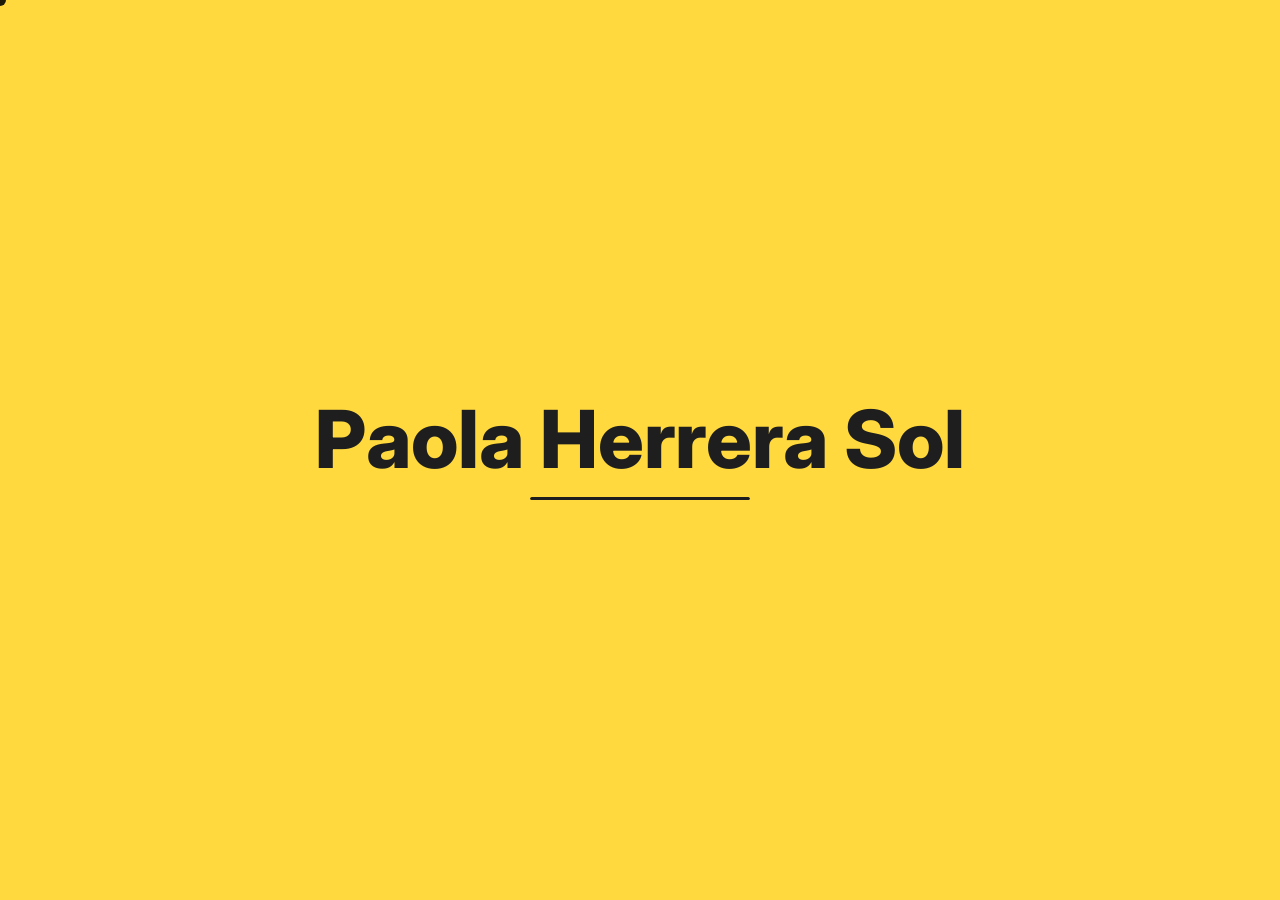
==== commit 75b2d102: "Add hero-gato SVG styling and update markup" ====
--- a/index.html
+++ b/index.html
@@ -297,6 +297,11 @@
             z-index: 2;
         }
 
+        svg.hero-gato {
+            display: block;
+            height: auto;
+        }
+
         .page.loaded .hero-gato {
             animation: floatIn .72s .3s cubic-bezier(.22, 1, .36, 1) forwards;
         }
@@ -599,8 +604,8 @@
         <main>
             <section class="hero" aria-labelledby="heroTitle">
                <?xml version="1.0" encoding="UTF-8"?>
-<svg xmlns="http://www.w3.org/2000/svg" viewBox="0 0 491.1 542.52">
-  <defs>
+
+              <svg class="hero-gato" xmlns="http://www.w3.org/2000/svg" viewBox="0 0 491.1 542.52" role="img" aria-label="Gato animado">
     <style>
       .cls-1 { fill: #2c2e30; }
       .cls-2 { fill: #fff; }
